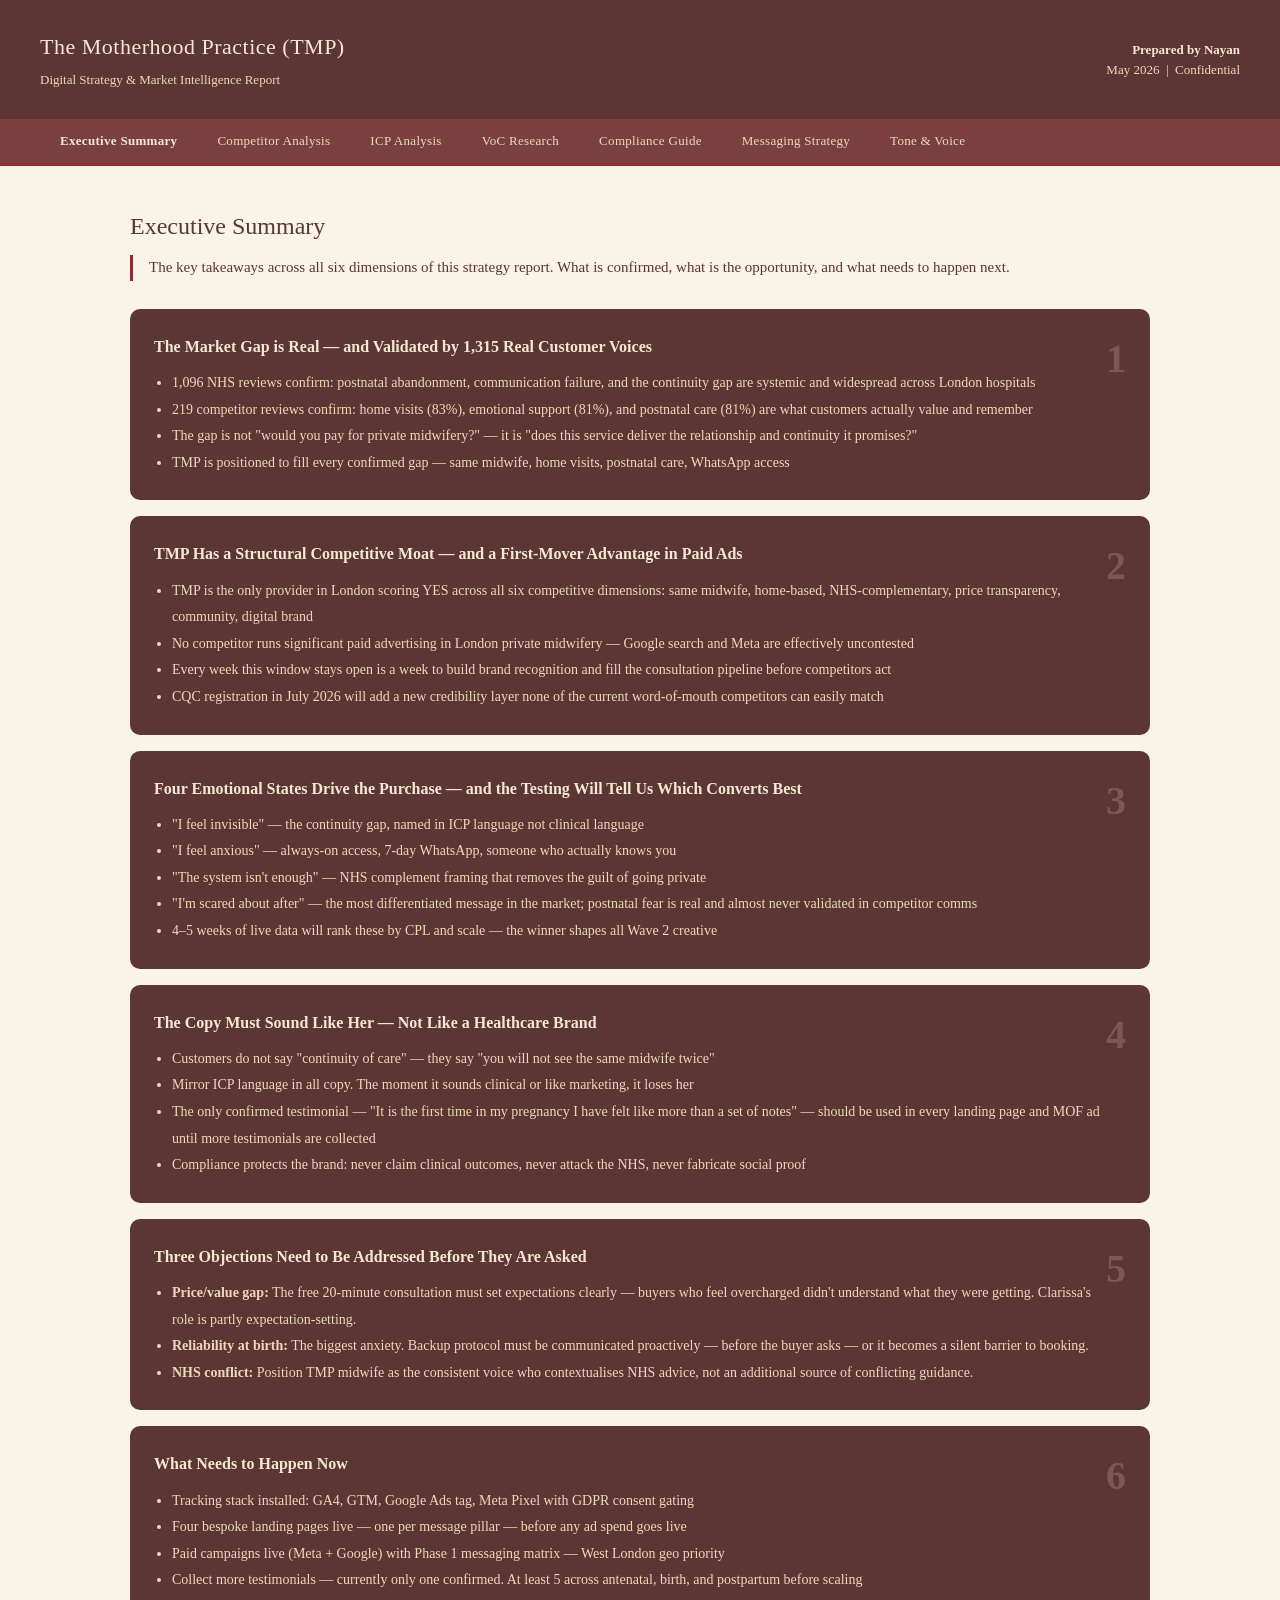
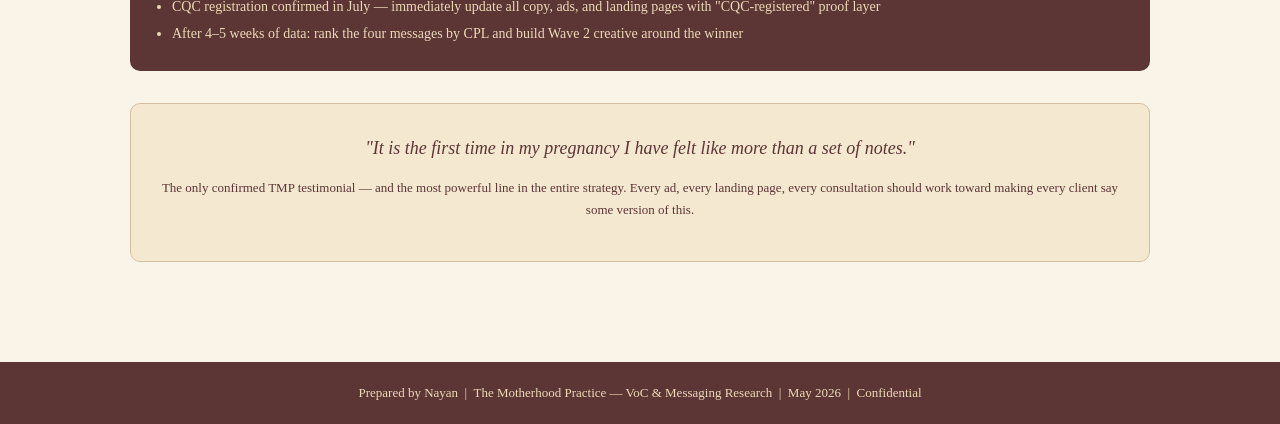
==== tmp-strategy-report.html @ b2bb132e "Add files via upload" ====
<!DOCTYPE html>
<html lang="en">

<head>
  <meta charset="UTF-8">
  <meta name="viewport" content="width=device-width, initial-scale=1.0">
  <title>The Motherhood Practice — Strategy Report</title>
  <style>
    :root {
      --primary: #5C3535;
      --primary-light: #7A4040;
      --accent: #8B2E2E;
      --card: #F5E8D0;
      --card-alt: #EDD9B8;
      --page-bg: #FAF3E8;
      --text-dark: #2C1A1A;
      --text-mid: #5C3535;
      --text-light: #F5E8D0;
      --white: #FFFFFF;
      --border: #D4C0A0;
      --green: #3D6B4B;
      --red: #8B2E2E;
      --amber: #8B6B2E;
      --blue: #2E4A6B;
      --tag-green: #E8F3EC;
      --tag-red: #F3E8E8;
      --tag-amber: #F3EFE8;
    }

    * {
      box-sizing: border-box;
      margin: 0;
      padding: 0;
    }

    body {
      font-family: 'Georgia', serif;
      background: var(--page-bg);
      color: var(--text-dark);
      font-size: 15px;
      line-height: 1.7;
    }

    /* HEADER */
    .site-header {
      background: var(--primary);
      padding: 28px 40px;
      display: flex;
      justify-content: space-between;
      align-items: center;
    }

    .site-header h1 {
      color: var(--text-light);
      font-size: 22px;
      font-weight: normal;
      letter-spacing: 0.5px;
    }

    .site-header .meta {
      color: var(--card-alt);
      font-size: 13px;
      text-align: right;
      line-height: 1.5;
    }

    .site-header .meta strong {
      color: var(--text-light);
      display: block;
    }

    /* NAV TABS */
    .tab-nav {
      background: var(--primary-light);
      display: flex;
      overflow-x: auto;
      padding: 0 40px;
      border-bottom: 3px solid var(--accent);
    }

    .tab-btn {
      padding: 14px 20px;
      color: var(--card-alt);
      font-size: 13px;
      cursor: pointer;
      border: none;
      background: none;
      white-space: nowrap;
      letter-spacing: 0.3px;
      transition: all 0.2s;
      border-bottom: 3px solid transparent;
      margin-bottom: -3px;
      font-family: inherit;
    }

    .tab-btn:hover {
      color: var(--text-light);
      background: rgba(255, 255, 255, 0.05);
    }

    .tab-btn.active {
      color: var(--text-light);
      border-bottom: 3px solid var(--card);
      font-weight: bold;
    }

    /* CONTENT */
    .tab-content {
      display: none;
      padding: 40px;
      max-width: 1100px;
      margin: 0 auto;
    }

    .tab-content.active {
      display: block;
    }

    /* TYPOGRAPHY */
    h2 {
      color: var(--primary);
      font-size: 24px;
      margin-bottom: 8px;
      font-weight: normal;
    }

    h3 {
      color: var(--accent);
      font-size: 17px;
      margin: 24px 0 10px;
      font-weight: bold;
    }

    h4 {
      color: var(--primary);
      font-size: 15px;
      margin: 16px 0 6px;
      font-weight: bold;
    }

    p {
      margin-bottom: 12px;
      color: var(--text-dark);
    }

    .section-intro {
      color: var(--text-mid);
      font-size: 15px;
      margin-bottom: 28px;
      border-left: 3px solid var(--accent);
      padding-left: 16px;
      line-height: 1.7;
    }

    /* CARDS */
    .card {
      background: var(--card);
      border-radius: 10px;
      padding: 24px;
      margin-bottom: 20px;
      border: 1px solid var(--border);
    }

    .card-grid {
      display: grid;
      grid-template-columns: repeat(auto-fit, minmax(280px, 1fr));
      gap: 20px;
      margin-bottom: 24px;
    }

    .card h3 {
      margin-top: 0;
    }

    .card-dark {
      background: var(--primary);
      border-radius: 10px;
      padding: 24px;
      margin-bottom: 20px;
      color: var(--text-light);
    }

    .card-dark h3 {
      color: var(--card);
    }

    .card-dark p {
      color: var(--card-alt);
    }

    /* TABLES */
    table {
      width: 100%;
      border-collapse: collapse;
      margin: 16px 0 24px;
      font-size: 14px;
    }

    th {
      background: var(--primary);
      color: var(--text-light);
      padding: 12px 14px;
      text-align: left;
      font-weight: normal;
      letter-spacing: 0.3px;
    }

    td {
      padding: 11px 14px;
      border-bottom: 1px solid var(--border);
      vertical-align: top;
    }

    tr:nth-child(even) td {
      background: var(--card-alt);
    }

    tr:nth-child(odd) td {
      background: var(--card);
    }

    /* TAGS */
    .tag {
      display: inline-block;
      padding: 3px 10px;
      border-radius: 20px;
      font-size: 12px;
      margin: 2px;
    }

    .tag-green {
      background: var(--tag-green);
      color: var(--green);
      border: 1px solid #B8D9C4;
    }

    .tag-red {
      background: var(--tag-red);
      color: var(--red);
      border: 1px solid #D9B8B8;
    }

    .tag-amber {
      background: var(--tag-amber);
      color: var(--amber);
      border: 1px solid #D9CEB8;
    }

    .tag-blue {
      background: #E8EDF3;
      color: var(--blue);
      border: 1px solid #B8C5D9;
    }

    /* SWOT */
    .swot-grid {
      display: grid;
      grid-template-columns: 1fr 1fr;
      gap: 16px;
      margin-bottom: 24px;
    }

    .swot-box {
      border-radius: 8px;
      padding: 20px;
    }

    .swot-s {
      background: #E8F3EC;
      border: 1px solid #B8D9C4;
    }

    .swot-w {
      background: var(--tag-red);
      border: 1px solid #D9B8B8;
    }

    .swot-o {
      background: #E8EDF3;
      border: 1px solid #B8C5D9;
    }

    .swot-t {
      background: var(--tag-amber);
      border: 1px solid #D9CEB8;
    }

    .swot-box h4 {
      margin-top: 0;
      font-size: 13px;
      text-transform: uppercase;
      letter-spacing: 1px;
      margin-bottom: 10px;
    }

    .swot-s h4 {
      color: var(--green);
    }

    .swot-w h4 {
      color: var(--red);
    }

    .swot-o h4 {
      color: var(--blue);
    }

    .swot-t h4 {
      color: var(--amber);
    }

    .swot-box ul {
      padding-left: 16px;
      font-size: 13px;
      line-height: 1.8;
    }

    /* QUOTE */
    .quote-block {
      background: var(--primary);
      color: var(--text-light);
      border-radius: 8px;
      padding: 20px 24px;
      margin: 16px 0;
      font-style: italic;
      position: relative;
    }

    .quote-block::before {
      content: '"';
      font-size: 60px;
      color: rgba(255, 255, 255, 0.15);
      position: absolute;
      top: 4px;
      left: 16px;
      line-height: 1;
      font-style: normal;
    }

    .quote-block p {
      color: var(--card-alt);
      padding-left: 20px;
      margin-bottom: 6px;
    }

    .quote-source {
      font-size: 12px;
      color: rgba(245, 232, 208, 0.6);
      padding-left: 20px;
      font-style: normal;
    }

    /* PILLS */
    .pill-row {
      display: flex;
      flex-wrap: wrap;
      gap: 8px;
      margin: 10px 0;
    }

    .pill {
      background: var(--primary);
      color: var(--text-light);
      padding: 5px 14px;
      border-radius: 20px;
      font-size: 13px;
    }

    .pill-outline {
      border: 1.5px solid var(--primary);
      color: var(--primary);
      padding: 5px 14px;
      border-radius: 20px;
      font-size: 13px;
    }

    /* SCORE BAR */
    .score-row {
      display: flex;
      align-items: center;
      gap: 12px;
      margin: 8px 0;
      font-size: 13px;
    }

    .score-label {
      min-width: 180px;
      color: var(--text-mid);
    }

    .score-bar-bg {
      flex: 1;
      background: var(--border);
      border-radius: 4px;
      height: 8px;
    }

    .score-bar {
      height: 8px;
      border-radius: 4px;
      background: var(--accent);
    }

    /* DIVIDER */
    .divider {
      border: none;
      border-top: 1px solid var(--border);
      margin: 28px 0;
    }

    /* COMPETITOR HEADER */
    .comp-header {
      background: var(--primary);
      color: var(--text-light);
      border-radius: 10px 10px 0 0;
      padding: 18px 24px;
    }

    .comp-header h3 {
      color: var(--card);
      margin: 0;
      font-size: 18px;
    }

    .comp-header .tagline {
      color: var(--card-alt);
      font-size: 13px;
      margin-top: 4px;
    }

    .comp-body {
      background: var(--card);
      border-radius: 0 0 10px 10px;
      padding: 24px;
      border: 1px solid var(--border);
      border-top: none;
      margin-bottom: 24px;
    }

    /* BADGE */
    .badge {
      display: inline-block;
      background: var(--accent);
      color: var(--text-light);
      font-size: 11px;
      padding: 2px 8px;
      border-radius: 4px;
      text-transform: uppercase;
      letter-spacing: 0.5px;
      margin-left: 8px;
      vertical-align: middle;
    }

    .badge-green {
      background: var(--green);
    }

    .badge-amber {
      background: var(--amber);
    }

    /* COPY EXAMPLE */
    .copy-ex {
      background: var(--white);
      border-left: 4px solid var(--accent);
      border-radius: 0 8px 8px 0;
      padding: 14px 18px;
      margin: 10px 0;
      font-size: 14px;
    }

    .copy-ex .label {
      font-size: 11px;
      text-transform: uppercase;
      letter-spacing: 1px;
      color: var(--accent);
      margin-bottom: 6px;
      font-style: normal;
    }

    .copy-ex .copy-text {
      color: var(--text-dark);
      font-style: italic;
    }

    /* EXEC SUMMARY */
    .exec-card {
      background: var(--primary);
      color: var(--text-light);
      border-radius: 10px;
      padding: 24px;
      margin-bottom: 16px;
    }

    .exec-card h3 {
      color: var(--card);
      margin: 0 0 10px;
      font-size: 16px;
    }

    .exec-card ul {
      padding-left: 18px;
      color: var(--card-alt);
      font-size: 14px;
      line-height: 1.9;
    }

    .exec-number {
      font-size: 40px;
      color: rgba(245, 232, 208, 0.2);
      font-weight: bold;
      float: right;
      margin-top: -8px;
    }

    /* FOOTER */
    .site-footer {
      background: var(--primary);
      color: var(--card-alt);
      text-align: center;
      padding: 20px;
      font-size: 13px;
      margin-top: 60px;
    }

    /* RESPONSIVE */
    @media (max-width: 700px) {
      .tab-content {
        padding: 24px 16px;
      }

      .swot-grid {
        grid-template-columns: 1fr;
      }

      .site-header {
        flex-direction: column;
        gap: 10px;
      }

      .site-header .meta {
        text-align: left;
      }
    }

    /* ICP SEGMENT */
    .icp-header {
      background: var(--primary);
      border-radius: 10px 10px 0 0;
      padding: 16px 24px;
      display: flex;
      align-items: center;
      justify-content: space-between;
    }

    .icp-header h3 {
      color: var(--card);
      margin: 0;
    }

    .icp-header .icp-badge {
      background: var(--card);
      color: var(--primary);
      font-size: 11px;
      padding: 3px 10px;
      border-radius: 20px;
      font-weight: bold;
    }

    .icp-body {
      background: var(--card);
      border: 1px solid var(--border);
      border-top: none;
      border-radius: 0 0 10px 10px;
      padding: 24px;
      margin-bottom: 24px;
    }

    .icp-grid {
      display: grid;
      grid-template-columns: 1fr 1fr;
      gap: 16px;
    }

    .icp-section {
      background: var(--white);
      border-radius: 6px;
      padding: 14px;
    }

    .icp-section h4 {
      margin-top: 0;
      font-size: 12px;
      text-transform: uppercase;
      letter-spacing: 0.8px;
      color: var(--accent);
      margin-bottom: 8px;
    }

    .icp-section ul {
      padding-left: 16px;
      font-size: 13px;
      line-height: 1.8;
      color: var(--text-dark);
    }

    /* COMPLIANCE */
    .compliance-row {
      display: flex;
      gap: 12px;
      margin-bottom: 12px;
      align-items: flex-start;
    }

    .compliance-icon {
      width: 28px;
      height: 28px;
      border-radius: 50%;
      display: flex;
      align-items: center;
      justify-content: center;
      font-size: 14px;
      flex-shrink: 0;
      margin-top: 2px;
    }

    .icon-no {
      background: var(--tag-red);
      color: var(--red);
    }

    .icon-yes {
      background: var(--tag-green);
      color: var(--green);
    }

    .compliance-text {
      font-size: 14px;
      line-height: 1.6;
    }

    .compliance-text strong {
      color: var(--text-dark);
    }

    .compliance-text span {
      color: var(--text-mid);
    }
  </style>
</head>

<body>

  <header class="site-header">
    <div>
      <h1>The Motherhood Practice (TMP)</h1>
      <div style="color:var(--card-alt);font-size:13px;margin-top:4px;">Digital Strategy & Market Intelligence Report
      </div>
    </div>
    <div class="meta">
      <strong>Prepared by Nayan</strong>
      May 2026 &nbsp;|&nbsp; Confidential
    </div>
  </header>

  <nav class="tab-nav">
    <button class="tab-btn active" onclick="showTab('exec')">Executive Summary</button>
    <button class="tab-btn" onclick="showTab('competitors')">Competitor Analysis</button>
    <button class="tab-btn" onclick="showTab('icp')">ICP Analysis</button>
    <button class="tab-btn" onclick="showTab('voc')">VoC Research</button>
    <button class="tab-btn" onclick="showTab('compliance')">Compliance Guide</button>
    <button class="tab-btn" onclick="showTab('messaging')">Messaging Strategy</button>
    <button class="tab-btn" onclick="showTab('voice')">Tone &amp; Voice</button>
  </nav>

  <!-- ========== COMPETITORS ========== -->
  <div id="tab-competitors" class="tab-content">
    <h2>Competitive Landscape</h2>
    <p class="section-intro">Analysis based on website research, Google Maps review scraping (910 reviews, 219
      UK-relevant), and NHS maternity review scraping (1,096 reviews across 7 London hospitals). TMP is benchmarked
      across six dimensions against every major provider.</p>

    <div class="card">
      <h3 style="margin-top:0;">The Real Incumbent: NHS Maternity Services</h3>
      <p>The NHS is not a competitor in the traditional sense — TMP complements it. But it is the <strong>incumbent
          every buyer is departing from</strong>. Understanding why is the foundation of every piece of TMP messaging.
      </p>
      <table>
        <tr>
          <th>NHS Gap (from 1,096 real reviews)</th>
          <th>Frequency</th>
          <th>TMP Solution</th>
        </tr>
        <tr>
          <td>Postnatal abandonment — left alone after birth</td>
          <td><span class="tag tag-red">45 reviews</span></td>
          <td>6-week postpartum home visits</td>
        </tr>
        <tr>
          <td>Waiting / access failure — hours on hold</td>
          <td><span class="tag tag-red">43 reviews</span></td>
          <td>7-day WhatsApp access to named midwife</td>
        </tr>
        <tr>
          <td>Communication failure — unreachable</td>
          <td><span class="tag tag-red">23 reviews</span></td>
          <td>Direct line to Clarissa</td>
        </tr>
        <tr>
          <td>Rushed & dismissed — felt like a number</td>
          <td><span class="tag tag-red">13 reviews</span></td>
          <td>Unhurried home appointments</td>
        </tr>
        <tr>
          <td>Continuity gap — different midwife every visit</td>
          <td><span class="tag tag-red">4 explicit + dozens implied</span></td>
          <td>Same midwife, every appointment</td>
        </tr>
      </table>
      <div class="quote-block">
        <p>You will not see the same midwife twice and will have no idea who will attend to you in labour.</p>
        <div class="quote-source">1★ review — University College Hospital (Elizabeth Garrett Anderson Wing)</div>
      </div>
    </div>

    <h3>TMP vs. Competitors — Six-Dimension Positioning Map</h3>
    <table>
      <tr>
        <th>Provider</th>
        <th>Same Midwife</th>
        <th>Home-Based</th>
        <th>NHS-Complementary</th>
        <th>Price Transparency</th>
        <th>Community</th>
        <th>Digital Brand</th>
      </tr>
      <tr>
        <td><strong>TMP</strong> <span class="badge badge-green">You</span></td>
        <td><span class="tag tag-green">✓ YES</span></td>
        <td><span class="tag tag-green">✓ YES</span></td>
        <td><span class="tag tag-green">✓ YES</span></td>
        <td><span class="tag tag-green">✓ YES</span></td>
        <td><span class="tag tag-green">✓ YES</span></td>
        <td><span class="tag tag-green">✓ YES</span></td>
      </tr>
      <tr>
        <td>My Private Midwife</td>
        <td><span class="tag tag-amber">Partial (2 midwives)</span></td>
        <td><span class="tag tag-green">✓ YES</span></td>
        <td><span class="tag tag-green">✓ YES</span></td>
        <td><span class="tag tag-red">✗ NO</span></td>
        <td><span class="tag tag-red">✗ NO</span></td>
        <td><span class="tag tag-amber">Limited</span></td>
      </tr>
      <tr>
        <td>Sage Femme</td>
        <td><span class="tag tag-green">✓ YES</span></td>
        <td><span class="tag tag-green">✓ YES</span></td>
        <td><span class="tag tag-green">✓ YES</span></td>
        <td><span class="tag tag-red">✗ NO</span></td>
        <td><span class="tag tag-red">✗ NO</span></td>
        <td><span class="tag tag-amber">Limited</span></td>
      </tr>
      <tr>
        <td>Neighbourhood Midwives</td>
        <td><span class="tag tag-amber">Varies</span></td>
        <td><span class="tag tag-green">✓ YES</span></td>
        <td><span class="tag tag-green">✓ YES</span></td>
        <td><span class="tag tag-red">✗ NO</span></td>
        <td><span class="tag tag-red">✗ NO</span></td>
        <td><span class="tag tag-red">✗ NO</span></td>
      </tr>
      <tr>
        <td>Womb &amp; Bloom</td>
        <td><span class="tag tag-amber">Partial</span></td>
        <td><span class="tag tag-green">✓ YES</span></td>
        <td><span class="tag tag-amber">Partial</span></td>
        <td><span class="tag tag-red">✗ NO</span></td>
        <td><span class="tag tag-amber">Partial</span></td>
        <td><span class="tag tag-green">✓ YES</span></td>
      </tr>
      <tr>
        <td>Hospital Private (Portland/HCA)</td>
        <td><span class="tag tag-red">✗ NO</span></td>
        <td><span class="tag tag-red">✗ NO</span></td>
        <td><span class="tag tag-red">Replaces NHS</span></td>
        <td><span class="tag tag-green">✓ YES</span></td>
        <td><span class="tag tag-red">✗ NO</span></td>
        <td><span class="tag tag-green">✓ YES</span></td>
      </tr>
    </table>
    <p style="color:var(--green);font-weight:bold;font-size:14px;">TMP is the only provider that scores YES across all
      six dimensions. That is the structural moat.</p>

    <hr class="divider">

    <!-- MY PRIVATE MIDWIFE -->
    <div class="comp-header">
      <h3>My Private Midwife</h3>
      <div class="tagline">myprivatemidwife.co.uk — Most reviewed competitor</div>
    </div>
    <div class="comp-body">
      <div class="swot-grid">
        <div class="swot-box swot-s">
          <h4>Strengths</h4>
          <ul>
            <li>Two-midwife model — built-in backup cover</li>
            <li>Wide service range (hypnobirthing, breastfeeding, birth plan)</li>
            <li>Strong individual midwife trust ("Odette" mentioned in many reviews)</li>
            <li>WhatsApp access praised by name in reviews</li>
            <li>24/7 on-call during labour</li>
          </ul>
        </div>
        <div class="swot-box swot-w">
          <h4>Weaknesses</h4>
          <ul>
            <li>Two-midwife model dilutes "same face" positioning</li>
            <li>No pricing transparency — contact required to get a quote</li>
            <li>Website is clinical and cold — no warmth or brand story</li>
            <li>No founder narrative</li>
            <li>1★ reviews cite reliability failure at birth</li>
            <li>1★ reviews cite price/value gap</li>
          </ul>
        </div>
        <div class="swot-box swot-o">
          <h4>TMP Opportunity</h4>
          <ul>
            <li>Cleaner "one midwife" story vs. their two-midwife model</li>
            <li>Upfront pricing — lower entry friction for comparison shoppers</li>
            <li>Founder-led brand is warmer and more trustworthy</li>
            <li>Address their known reliability concern with backup protocol comms</li>
          </ul>
        </div>
        <div class="swot-box swot-t">
          <h4>Watch Out For</h4>
          <ul>
            <li>Strong individual midwife loyalty — switching is hard once trust is formed</li>
            <li>More service breadth (hypnobirthing etc.) may feel more comprehensive</li>
          </ul>
        </div>
      </div>
      <h4>What customers say (from real reviews)</h4>
      <div class="quote-block">
        <p>It's so incomparable to have continuity of care, someone who knows you, someone who you trust.</p>
        <div class="quote-source">5★ review — My Private Midwife</div>
      </div>
      <div class="quote-block">
        <p>They sold themselves as pro natural birth but all they do is take thousands of pounds and do checkups that
          NHS offers for free and push you to give birth at the hospital anyway.</p>
        <div class="quote-source">1★ review — My Private Midwife (price/value gap objection)</div>
      </div>
      <div class="quote-block">
        <p>After accepting to help my wife with her home birth, she then said she could not help. Untrustworthy and
          unreliable.</p>
        <div class="quote-source">1★ review — My Private Midwife (reliability failure at birth)</div>
      </div>
    </div>

    <!-- SAGE FEMME -->
    <div class="comp-header">
      <h3>Sage Femme Midwifery</h3>
      <div class="tagline">sagefemme.co.uk — Most established, founded 2006</div>
    </div>
    <div class="comp-body">
      <div class="swot-grid">
        <div class="swot-box swot-s">
          <h4>Strengths</h4>
          <ul>
            <li>20 years in market — brand recognition in word-of-mouth circles</li>
            <li>Founder Nyree: NHS background, mother of five, deep credibility</li>
            <li>Birth advocacy is a specific confirmed strength in reviews</li>
            <li>Postnatal home care highly praised</li>
            <li>WhatsApp mentioned by name as valued</li>
          </ul>
        </div>
        <div class="swot-box swot-w">
          <h4>Weaknesses</h4>
          <ul>
            <li>No pricing transparency — major barrier for comparison shoppers</li>
            <li>Website is dated — warm but not compelling digitally</li>
            <li>Coverage gaps — does NOT cover all 33 London boroughs (South London gaps)</li>
            <li>No paid advertising presence</li>
          </ul>
        </div>
        <div class="swot-box swot-o">
          <h4>TMP Opportunity</h4>
          <ul>
            <li>TMP covers all 33 boroughs — Sage Femme cannot claim this</li>
            <li>Pricing on website = lower friction for the research-led buyer</li>
            <li>More modern digital brand — TMP will win on first impression online</li>
          </ul>
        </div>
        <div class="swot-box swot-t">
          <h4>Watch Out For</h4>
          <ul>
            <li>20-year reputation is hard to compete with on trust alone</li>
            <li>Strong postnatal care reputation — TMP must match this</li>
          </ul>
        </div>
      </div>
      <h4>What customers say (from real reviews)</h4>
      <div class="quote-block">
        <p>I think it's invaluable to build a trusting relationship with the people who will be with you at your most
          vulnerable, both during delivery and the days after.</p>
        <div class="quote-source">5★ review — Sage Femme Midwifery</div>
      </div>
      <div class="quote-block">
        <p>I really had to FIGHT hard for what I wanted and I just didn't have the energy for this baby. So I decided to
          just choose a team that would understand my choices.</p>
        <div class="quote-source">5★ review — Sage Femme Midwifery (previous trauma trigger)</div>
      </div>
    </div>

    <!-- OTHERS -->
    <div class="card-grid">
      <div class="card">
        <h3>Neighbourhood Midwives</h3>
        <p style="font-size:13px;color:var(--text-mid);">Established independent midwifery network</p>
        <h4>Their weakness</h4>
        <p style="font-size:13px;">Feels like a directory, not a brand. Individual midwife quality varies. Institutional
          register.</p>
        <h4>TMP advantage</h4>
        <p style="font-size:13px;">TMP is a defined brand with consistent quality — all midwives trained in the same
          continuity model.</p>
      </div>
      <div class="card">
        <h3>Womb &amp; Bloom</h3>
        <p style="font-size:13px;color:var(--text-mid);">Includes doulas alongside midwifery</p>
        <h4>Their weakness</h4>
        <p style="font-size:13px;">Blurred positioning between midwifery and doula care confuses buyers on clinical
          credibility.</p>
        <h4>TMP advantage</h4>
        <p style="font-size:13px;">TMP is exclusively RCM-registered midwife-led. "Alongside NHS" framing is cleaner and
          more trusted.</p>
      </div>
      <div class="card">
        <h3>Portland / HCA / Lindo Wing</h3>
        <p style="font-size:13px;color:var(--text-mid);">Full hospital private birth — £8,750–£12,085+</p>
        <h4>Their weakness</h4>
        <p style="font-size:13px;">3–5x TMP's cost. No true continuity. Hospital environment. Replaces NHS rather than
          complementing it.</p>
        <h4>TMP advantage</h4>
        <p style="font-size:13px;">TMP preserves NHS rights, delivers home-based care, and costs dramatically less for
          comparable continuity outcomes.</p>
      </div>
    </div>

    <hr class="divider">
    <div class="card-dark">
      <h3>Key Strategic Takeaway</h3>
      <p>No competitor runs significant paid advertising in the London private midwifery market. Google search is
        largely uncontested. Meta is completely uncontested. TMP has a genuine first-mover advantage in paid digital —
        every week this window stays open is a week to build brand recognition and consultation pipeline before
        competitors notice and act.</p>
    </div>
  </div>

  <!-- ========== ICP ========== -->
  <div id="tab-icp" class="tab-content">
    <h2>ICP Analysis</h2>
    <p class="section-intro">Four primary segments validated through scraping 1,096 NHS reviews and 219 UK private
      midwife reviews. Segments 1–3 are data-confirmed. Segment 4 is still inference-based.</p>

    <!-- SEGMENT 1 -->
    <div class="icp-header">
      <h3>Segment 1: The Frustrated NHS Navigator <span class="badge badge-green">Primary</span></h3>
      <div class="icp-badge">Data Confirmed</div>
    </div>
    <div class="icp-body">
      <div class="icp-grid">
        <div class="icp-section">
          <h4>Demographics</h4>
          <ul>
            <li>Age 28–38, London</li>
            <li>Dual-income professional household</li>
            <li>HHI £80,000–£200,000</li>
            <li>University educated, often postgraduate</li>
            <li>First or second-time mother</li>
          </ul>
        </div>
        <div class="icp-section">
          <h4>Emotional State at Entry</h4>
          <ul>
            <li>Low-grade anxiety — not panic</li>
            <li>Feels invisible and like a number</li>
            <li>Trusts NHS clinically, frustrated experientially</li>
            <li>Googling because she wants <em>more</em>, not because something is wrong</li>
          </ul>
        </div>
        <div class="icp-section">
          <h4>Dream / Desired Outcome</h4>
          <ul>
            <li>One person who knows her name, her history, her fears</li>
            <li>Someone in the room at birth who has been there from the start</li>
            <li>Not starting from scratch at every appointment</li>
            <li>Feeling cared for, not just processed</li>
          </ul>
        </div>
        <div class="icp-section">
          <h4>Category Entry Points</h4>
          <ul>
            <li>Impersonal NHS appointment — different midwife again</li>
            <li>Friend's recommendation after birth</li>
            <li>Instagram/TikTok content about private midwifery</li>
            <li>Postnatal abandonment experience</li>
          </ul>
        </div>
        <div class="icp-section">
          <h4>Trigger Events</h4>
          <ul>
            <li>"I arrived and had never met this midwife"</li>
            <li>Waiting 2+ hours for a 10-minute appointment</li>
            <li>Friend who used private midwifery shares her experience</li>
            <li>4 days post-C-section — no midwife check-in</li>
          </ul>
        </div>
        <div class="icp-section">
          <h4>Common Objections</h4>
          <ul>
            <li>"Is it worth paying on top of everything else?"</li>
            <li>"Isn't the NHS good enough?"</li>
            <li>"What if something goes wrong?"</li>
          </ul>
        </div>
      </div>
      <h4>Pain Points — In Her Own Words</h4>
      <div class="pill-row">
        <span class="pill-outline">"You will not see the same midwife twice"</span>
        <span class="pill-outline">"It felt rushed and dismissive"</span>
        <span class="pill-outline">"Haven't heard from my midwife in 2 months"</span>
        <span class="pill-outline">"I am on my 4th day post C-section. I am really struggling."</span>
      </div>
      <h4>What She Responds to in Ads</h4>
      <div class="pill-row">
        <span class="pill">Same midwife, every time</span>
        <span class="pill">Home visits — no waiting room</span>
        <span class="pill">NHS complement framing</span>
        <span class="pill">7-day WhatsApp access</span>
        <span class="pill">"More than a set of notes" testimonial</span>
      </div>
      <h4>Google Search Terms</h4>
      <div class="pill-row">
        <span class="tag tag-blue">private midwife London</span>
        <span class="tag tag-blue">same midwife throughout pregnancy</span>
        <span class="tag tag-blue">antenatal care at home London</span>
        <span class="tag tag-blue">postnatal support London private</span>
      </div>
    </div>

    <!-- SEGMENT 2 -->
    <div class="icp-header">
      <h3>Segment 2: The Expat or International Family <span class="badge">Secondary</span></h3>
      <div class="icp-badge">Data Confirmed — 14 Reviews</div>
    </div>
    <div class="icp-body">
      <div class="icp-grid">
        <div class="icp-section">
          <h4>Demographics</h4>
          <ul>
            <li>Age 28–42, London</li>
            <li>Not originally from the UK</li>
            <li>Partner in finance, law, tech or corporate</li>
            <li>HHI £120,000–£400,000</li>
            <li>International health insurance (April International, Cigna)</li>
          </ul>
        </div>
        <div class="icp-section">
          <h4>Emotional State at Entry</h4>
          <ul>
            <li>Confusion + mild anxiety</li>
            <li>NHS system is opaque — she doesn't know the rules</li>
            <li>Accustomed to high-touch private healthcare from home country</li>
            <li>Needs a guide, not just a clinician</li>
          </ul>
        </div>
        <div class="icp-section">
          <h4>Dream / Desired Outcome</h4>
          <ul>
            <li>Someone who explains the NHS AND provides care</li>
            <li>A guide through the entire London maternity system</li>
            <li>Feeling navigated, not lost</li>
            <li>Care that mirrors what she was used to at home</li>
          </ul>
        </div>
        <div class="icp-section">
          <h4>Category Entry Points</h4>
          <ul>
            <li>Insurance confirmation that private maternity is covered</li>
            <li>Recommendation from another expat parent</li>
            <li>Google search for "private maternity care London"</li>
            <li>Feeling overwhelmed after first NHS appointment</li>
          </ul>
        </div>
        <div class="icp-section">
          <h4>Trigger Events</h4>
          <ul>
            <li>Insurance provider confirms April International / Cigna covers private midwifery</li>
            <li>NHS registration process feels confusing and impersonal</li>
            <li>Expat parent group recommendation</li>
          </ul>
        </div>
        <div class="icp-section">
          <h4>Common Objections</h4>
          <ul>
            <li>"Will my insurance cover this?"</li>
            <li>"Do I still need to register with the NHS?"</li>
            <li>"Is the midwife familiar with how the NHS system works?"</li>
          </ul>
        </div>
      </div>
      <h4>In Her Own Words</h4>
      <div class="quote-block">
        <p>We both grew up abroad with different healthcare systems, hence we had some anxiety about childbirth. Little
          bit of context — we had a difficult start, were let down by the NHS.</p>
        <div class="quote-source">5★ review — Sage Femme Midwifery (expat client)</div>
      </div>
      <div class="quote-block">
        <p>As we were new to the UK, and it was our first baby, Odette explained everything very well and helped us with
          so many things.</p>
        <div class="quote-source">5★ review — My Private Midwife</div>
      </div>
      <h4>Distinct Messaging Angle</h4>
      <p style="font-size:14px;font-style:italic;color:var(--accent);">"Navigate the NHS with someone who knows it" —
        not just private midwifery, but a guide through an unfamiliar system.</p>
    </div>

    <!-- SEGMENT 3 -->
    <div class="icp-header">
      <h3>Segment 3: The Previous Trauma Survivor <span class="badge">High Intent</span></h3>
      <div class="icp-badge">Strongly Confirmed</div>
    </div>
    <div class="icp-body">
      <div class="icp-grid">
        <div class="icp-section">
          <h4>Demographics</h4>
          <ul>
            <li>Age 30–40, London</li>
            <li>Second-time mother</li>
            <li>HHI variable — motivated to find the money</li>
            <li>Has already decided she wants private; comparing providers</li>
          </ul>
        </div>
        <div class="icp-section">
          <h4>Emotional State at Entry</h4>
          <ul>
            <li>Determined but anxious</li>
            <li>Not browsing — evaluating</li>
            <li>"I didn't have the energy to fight again"</li>
            <li>Her barrier is not "is this worth it?" but "is this the right provider?"</li>
          </ul>
        </div>
        <div class="icp-section">
          <h4>Dream / Desired Outcome</h4>
          <ul>
            <li>A birth experience that happened <em>with</em> her, not <em>to</em> her</li>
            <li>Someone who advocates for her in the room</li>
            <li>Knowing who will be there before labour starts</li>
            <li>Emotional safety alongside clinical safety</li>
          </ul>
        </div>
        <div class="icp-section">
          <h4>Category Entry Points</h4>
          <ul>
            <li>Pregnancy confirmed — she starts researching immediately</li>
            <li>Remembering the specific moment she felt unheard in her first birth</li>
            <li>Partner suggests private midwifery this time</li>
          </ul>
        </div>
        <div class="icp-section">
          <h4>Trigger Events</h4>
          <ul>
            <li>Positive pregnancy test</li>
            <li>Recalls being ignored during first labour</li>
            <li>"I had to fight for what I wanted and didn't have the energy again"</li>
          </ul>
        </div>
        <div class="icp-section">
          <h4>Common Objections</h4>
          <ul>
            <li>"Will I end up in an NHS hospital during labour anyway?"</li>
            <li>"Can I trust a new midwife if I've been let down before?"</li>
            <li>"What if the midwife can't make it?" (reliability anxiety — confirmed in 1★ reviews)</li>
          </ul>
        </div>
      </div>
      <h4>Copy Entry Point</h4>
      <p style="font-size:14px;font-style:italic;color:var(--accent);">Lead with the exhaustion of fighting, not the
        birth outcome: "I didn't have the energy to fight again." Birth Support package is the primary product; full
        package is the natural upsell.</p>
      <div class="quote-block">
        <p>My first birth at the NHS hospital was traumatic for me and for my baby, and I wished a different experience
          with my second one.</p>
        <div class="quote-source">5★ review — My Private Midwife</div>
      </div>
    </div>

    <!-- SEGMENT 4 -->
    <div class="icp-header">
      <h3>Segment 4: The Research-Led Professional <span class="badge badge-amber">Lower Priority</span></h3>
      <div class="icp-badge">Inference Only</div>
    </div>
    <div class="icp-body">
      <p style="font-size:14px;color:var(--text-mid);">Note: This is a decision style that appears across Segments 1–3,
        not a standalone group to build separate ads for. She exists within the other segments as the high-consideration
        buyer.</p>
      <div class="icp-grid">
        <div class="icp-section">
          <h4>Demographics</h4>
          <ul>
            <li>Age 30–40</li>
            <li>HHI £80,000–£200,000</li>
            <li>Has read WHO and Cochrane research on continuity of care</li>
            <li>Comparing TMP, My Private Midwife, Sage Femme side by side</li>
          </ul>
        </div>
        <div class="icp-section">
          <h4>What She Needs</h4>
          <ul>
            <li>Credentials stated plainly (RCM-registered)</li>
            <li>Reference to research frameworks</li>
            <li>The free consultation — she wants to interrogate before committing</li>
            <li>Easy way to verify NMC registrations</li>
          </ul>
        </div>
      </div>
    </div>

    <hr class="divider">
    <div class="card">
      <h3 style="margin-top:0;">Phase 1 Test Audiences (May–July 2026)</h3>
      <table>
        <tr>
          <th>Audience</th>
          <th>Platform</th>
          <th>Relevance</th>
        </tr>
        <tr>
          <td><strong>Pregnant Women in London, 25–45</strong> — primary ICP as above</td>
          <td>Meta + Google</td>
          <td><span class="tag tag-green">High — all 4 pillars</span></td>
        </tr>
        <tr>
          <td><strong>TTC / Planning (pre-pregnancy)</strong> — researching before conception</td>
          <td>Meta</td>
          <td><span class="tag tag-amber">Medium — "invisible" + "anxious" pillars only</span></td>
        </tr>
        <tr>
          <td><strong>Fathers / Partners in London</strong> — decision influencer</td>
          <td>Meta</td>
          <td><span class="tag tag-amber">Secondary — different copy angle needed</span></td>
        </tr>
      </table>
      <p style="font-size:13px;color:var(--text-mid);">West London is the Phase 1 geo priority. All 33 boroughs expand
        in Wave 2 post-CQC (July 2026).</p>
    </div>
  </div>

  <!-- ========== VOC ========== -->
  <div id="tab-voc" class="tab-content">
    <h2>Voice of Customer Research</h2>
    <p class="section-intro">Based on Apify scraping completed May 2026. 1,096 NHS maternity reviews (7 London
      hospitals), 219 UK private midwife reviews (6 providers), 378 Reddit posts (r/PregnancyUK, r/BabyBumps, r/AskUK).
      All quotes are verbatim from real customers.</p>

    <div class="card-grid">
      <div class="card">
        <h3 style="margin-top:0;">1,096</h3>
        <p style="font-size:13px;">NHS maternity reviews scraped from 7 London hospitals</p>
      </div>
      <div class="card">
        <h3 style="margin-top:0;">219</h3>
        <p style="font-size:13px;">UK private midwife reviews (after filtering non-UK)</p>
      </div>
      <div class="card">
        <h3 style="margin-top:0;">378</h3>
        <p style="font-size:13px;">Reddit posts from r/PregnancyUK, r/BabyBumps, r/AskUK</p>
      </div>
    </div>

    <h3>What Customers Feel About NHS Maternity Care</h3>
    <p>The NHS theme breakdown from 1,096 maternity reviews tells a consistent story. The NHS delivers clinical safety —
      but that is where the positive experience ends for a significant proportion of patients.</p>
    <table>
      <tr>
        <th>Theme</th>
        <th>Volume</th>
        <th>What It Means for TMP</th>
      </tr>
      <tr>
        <td>Postnatal abandonment — left alone after birth</td>
        <td><span class="tag tag-red">45 reviews</span></td>
        <td>TMP's Postpartum package directly fills this gap</td>
      </tr>
      <tr>
        <td>Waiting and access failure</td>
        <td><span class="tag tag-red">43 reviews</span></td>
        <td>WhatsApp access is a direct contrast</td>
      </tr>
      <tr>
        <td>Communication failure — can't reach anyone</td>
        <td><span class="tag tag-red">23 reviews</span></td>
        <td>Named midwife with direct line</td>
      </tr>
      <tr>
        <td>Rushed and dismissed</td>
        <td><span class="tag tag-red">13 reviews</span></td>
        <td>Unhurried home appointments</td>
      </tr>
      <tr>
        <td>Continuity gap — different midwife every visit</td>
        <td><span class="tag tag-red">4 explicit + many implied</span></td>
        <td>Same midwife is TMP's core product</td>
      </tr>
      <tr>
        <td>Positive (what good NHS care looks like)</td>
        <td><span class="tag tag-green">82 reviews</span></td>
        <td>When NHS care is praised, it's because ONE individual went above what the system enabled — exactly what TMP
          provides by design</td>
      </tr>
    </table>

    <h4>NHS Frustration — Real Customer Language</h4>
    <p style="font-size:13px;color:var(--text-mid);">Use this language in copy — it mirrors exactly what the ICP is
      already thinking. Do not paraphrase.</p>
    <div class="quote-block">
      <p>You will not see the same midwife twice and will have no idea who will attend to you in labour.</p>
      <div class="quote-source">1★ — University College Hospital (Elizabeth Garrett Anderson Wing)</div>
    </div>
    <div class="quote-block">
      <p>Every appointment you meet with a different midwife, there is no personal touch. I should have known something
        was off.</p>
      <div class="quote-source">1★ — University College Hospital</div>
    </div>
    <div class="quote-block">
      <p>One midwife come after another midwife all of them telling you something different. As a future mother you will
        feel very frustrated but they don't care.</p>
      <div class="quote-source">1★ — St Thomas' Hospital</div>
    </div>
    <div class="quote-block">
      <p>Haven't heard from my midwife in 2 months, currently chasing my mat b1 form at 31 weeks pregnant. No staff ever
        here, when they are they are rude and not helpful at all.</p>
      <div class="quote-source">1★ — Homerton Hospital Community Maternity</div>
    </div>
    <div class="quote-block">
      <p>I am on my 4th day post c-section. I am really struggling.</p>
      <div class="quote-source">1★ — Guy's and St Thomas'</div>
    </div>

    <hr class="divider">
    <h3>What Customers Value in Private Midwifery (Ranked)</h3>
    <p style="font-size:13px;color:var(--text-mid);">From 198 five-star reviews across UK private midwife providers.
      This is what to lead with in ads.</p>

    <div class="score-row">
      <div class="score-label">Home visits / at-home care</div>
      <div class="score-bar-bg">
        <div class="score-bar" style="width:83%"></div>
      </div><span style="font-size:13px;color:var(--text-mid);">83 / 198</span>
    </div>
    <div class="score-row">
      <div class="score-label">Emotional support &amp; reassurance</div>
      <div class="score-bar-bg">
        <div class="score-bar" style="width:81%"></div>
      </div><span style="font-size:13px;color:var(--text-mid);">81 / 198</span>
    </div>
    <div class="score-row">
      <div class="score-label">Postnatal support specifically</div>
      <div class="score-bar-bg">
        <div class="score-bar" style="width:81%"></div>
      </div><span style="font-size:13px;color:var(--text-mid);">81 / 198</span>
    </div>
    <div class="score-row">
      <div class="score-label">Continuity of care (same person)</div>
      <div class="score-bar-bg">
        <div class="score-bar" style="width:57%"></div>
      </div><span style="font-size:13px;color:var(--text-mid);">57 / 198</span>
    </div>
    <div class="score-row">
      <div class="score-label">"Best decision / worth every penny"</div>
      <div class="score-bar-bg">
        <div class="score-bar" style="width:45%"></div>
      </div><span style="font-size:13px;color:var(--text-mid);">45 / 198</span>
    </div>
    <div class="score-row">
      <div class="score-label">NHS contrast explicitly mentioned</div>
      <div class="score-bar-bg">
        <div class="score-bar" style="width:34%"></div>
      </div><span style="font-size:13px;color:var(--text-mid);">34 / 198</span>
    </div>
    <div class="score-row">
      <div class="score-label">Expat / navigating UK system</div>
      <div class="score-bar-bg">
        <div class="score-bar" style="width:14%"></div>
      </div><span style="font-size:13px;color:var(--text-mid);">14 / 198</span>
    </div>

    <hr class="divider">
    <h3>Frustrations by Type — Pricing, Service, and People</h3>
    <div class="card-grid">
      <div class="card">
        <h3 style="margin-top:0;color:var(--red);">Pricing Concerns</h3>
        <p style="font-size:13px;">Price objection is really an <strong>expectation gap objection</strong> — not a cost
          objection. Buyers who felt scammed were buyers who didn't understand what they were getting before they paid.
        </p>
        <div class="quote-block" style="margin-top:12px;">
          <p>All they do is take thousands of pounds and do checkups that NHS offers for free.</p>
          <div class="quote-source">1★ — My Private Midwife</div>
        </div>
        <p style="font-size:13px;margin-top:10px;"><strong>TMP implication:</strong> The free 20-minute consultation
          must set expectations crystal clearly. Buyers who know what they're getting don't write reviews like this.</p>
      </div>
      <div class="card">
        <h3 style="margin-top:0;color:var(--red);">Service Concerns</h3>
        <p style="font-size:13px;">Reliability at birth is the highest-stakes anxiety. Buyers worry about being let down
          at the exact moment they need support most.</p>
        <div class="quote-block" style="margin-top:12px;">
          <p>After accepting to help my wife with her home birth, she then said she could not help. Untrustworthy and
            unreliable.</p>
          <div class="quote-source">1★ — My Private Midwife</div>
        </div>
        <p style="font-size:13px;margin-top:10px;"><strong>TMP implication:</strong> Backup protocol must be
          communicated clearly and proactively — before the buyer asks. This is a hidden barrier to booking.</p>
      </div>
      <div class="card">
        <h3 style="margin-top:0;color:var(--red);">People / Relationship Concerns</h3>
        <p style="font-size:13px;">Conflicting advice between private and NHS midwives creates confusion — not trust.
          Buyers who used both sometimes ended up more anxious, not less.</p>
        <div class="quote-block" style="margin-top:12px;">
          <p>Various standard follow-up appointments with NHS health visitors made us feel confused and deflated due to
            conflicting advice.</p>
          <div class="quote-source">5★ review but describing NHS parallel care confusion</div>
        </div>
        <p style="font-size:13px;margin-top:10px;"><strong>TMP implication:</strong> Position the TMP midwife as the
          consistent voice who helps interpret and contextualise NHS advice, not an additional source of conflicting
          guidance.</p>
      </div>
    </div>

    <hr class="divider">
    <h3>Emotional After-State — What Good Care Feels Like</h3>
    <p style="font-size:13px;color:var(--text-mid);">These are not features. They are the emotional destination TMP
      sells. Use in copy to name the current state (anxious, invisible, rushed) and imply this destination — never
      promise it outright in ads.</p>
    <div class="pill-row">
      <span class="pill-outline">"We felt so well looked after"</span>
      <span class="pill-outline">"I felt completely at ease"</span>
      <span class="pill-outline">"Their empathy and warmth made all the difference"</span>
      <span class="pill-outline">"We looked forward to each visit"</span>
      <span class="pill-outline">"I felt reassured, empowered and ready"</span>
      <span class="pill-outline">"She helped me regain my confidence as a new mum"</span>
    </div>

    <hr class="divider">
    <h3>The Single Most Important Language Insight</h3>
    <div class="card-dark">
      <h3>Customers do not say "continuity of care."</h3>
      <p>That is a clinical and marketing term. Real customers say:</p>
      <div style="margin-top:16px;">
        <div
          style="background:rgba(255,255,255,0.1);border-radius:6px;padding:12px 16px;margin-bottom:10px;font-style:italic;color:var(--text-light);">
          "You will not see the same midwife twice."</div>
        <div
          style="background:rgba(255,255,255,0.1);border-radius:6px;padding:12px 16px;margin-bottom:10px;font-style:italic;color:var(--text-light);">
          "Every appointment you meet with a different midwife."</div>
        <div
          style="background:rgba(255,255,255,0.1);border-radius:6px;padding:12px 16px;font-style:italic;color:var(--text-light);">
          "I didn't know who would be in the room when I gave birth."</div>
      </div>
      <p style="margin-top:16px;font-size:14px;">Copy that uses this language will feel like it was written by someone
        who understands her — not someone selling a service. Mirror the lived experience, not the clinical terminology.
      </p>
    </div>
  </div>

  <!-- ========== COMPLIANCE ========== -->
  <div id="tab-compliance" class="tab-content">
    <h2>Compliance Guide</h2>
    <p class="section-intro">UK ASA/CAP Code applies to all paid ads, organic social, landing pages, and emails. These
      rules are non-negotiable. Run the checklist below before anything goes live.</p>

    <div class="card-grid">
      <div class="card">
        <h3 style="margin-top:0;">Regulatory Bodies</h3>
        <table>
          <tr>
            <td><strong>ASA</strong></td>
            <td>UK advertising standards — all paid and online ads</td>
          </tr>
          <tr>
            <td><strong>CAP</strong></td>
            <td>UK Code of Non-Broadcast Advertising</td>
          </tr>
          <tr>
            <td><strong>NMC</strong></td>
            <td>Nursing and Midwifery Council — midwifery practice</td>
          </tr>
          <tr>
            <td><strong>CMA</strong></td>
            <td>Consumer protection — testimonials, pricing, comparisons</td>
          </tr>
          <tr>
            <td><strong>ICO</strong></td>
            <td>UK GDPR — ad targeting and pixel data</td>
          </tr>
        </table>
      </div>
      <div class="card">
        <h3 style="margin-top:0;">CQC Note</h3>
        <p style="font-size:14px;">CQC registration is expected July 2026. Do <strong>not</strong> use "CQC-registered"
          in any copy before it is confirmed. Once confirmed, it becomes a significant proof layer that should be added
          to all messaging immediately.</p>
      </div>
    </div>

    <h3>Absolute Prohibitions — Never Use in Any TMP Output</h3>
    <div class="compliance-row">
      <div class="compliance-icon icon-no">✗</div>
      <div class="compliance-text"><strong>Guaranteed clinical outcomes</strong> — <span>"Guaranteed safe birth,"
          "Better birth outcomes," "Reduces risk of complications," "Lower C-section rates." Even where Cochrane data
          supports continuity models, you cannot attribute specific outcomes to TMP specifically.</span></div>
    </div>
    <div class="compliance-row">
      <div class="compliance-icon icon-no">✗</div>
      <div class="compliance-text"><strong>NHS inferiority claims</strong> — <span>"The NHS can't give you this," "NHS
          care isn't enough," "Don't rely on the NHS alone," "NHS midwives are too busy." This violates CAP Code
          comparative advertising rules and alienates the ICP who values the NHS.</span></div>
    </div>
    <div class="compliance-row">
      <div class="compliance-icon icon-no">✗</div>
      <div class="compliance-text"><strong>Unverified testimonials</strong> — <span>Never write a testimonial not
          verified by the client as real and consented to in writing. Currently only ONE testimonial is confirmed: "It
          is the first time in my pregnancy I have felt like more than a set of notes."</span></div>
    </div>
    <div class="compliance-row">
      <div class="compliance-icon icon-no">✗</div>
      <div class="compliance-text"><strong>Misleading pricing</strong> — <span>Never imply all-inclusive pricing when
          add-ons exist. "From £1,500" is accurate — use as-is. If pricing changes, update all live ads
          immediately.</span></div>
    </div>
    <div class="compliance-row">
      <div class="compliance-icon icon-no">✗</div>
      <div class="compliance-text"><strong>Superlative claims</strong> — <span>"Best," "most," "only," "London's
          leading" without verifiable evidence. Not currently supported.</span></div>
    </div>
    <div class="compliance-row">
      <div class="compliance-icon icon-no">✗</div>
      <div class="compliance-text"><strong>Competitor names in ads</strong> — <span>Never name NHS trusts, hospitals, or
          competitor private services in paid ads. Never use competitor names in ad copy (ASA comparative advertising
          rules).</span></div>
    </div>

    <h3>Safe Language — Say This Instead</h3>
    <table>
      <tr>
        <th>Say This</th>
        <th>Not This</th>
      </tr>
      <tr>
        <td>"Continuity of care — same midwife throughout"</td>
        <td>"Better outcomes with TMP"</td>
      </tr>
      <tr>
        <td>"The NHS keeps you safe. We make sure you feel cared for."</td>
        <td>"The NHS isn't enough during pregnancy"</td>
      </tr>
      <tr>
        <td>"Research supports continuity of midwife-led care (WHO, Cochrane)"</td>
        <td>"We have better outcomes than NHS midwifery"</td>
      </tr>
      <tr>
        <td>"One midwife from first appointment to six weeks after birth"</td>
        <td>"Guaranteed support at every stage"</td>
      </tr>
      <tr>
        <td>"Book a free 20-minute call to see if we're right for you"</td>
        <td>"Don't delay — limited spaces available"</td>
      </tr>
      <tr>
        <td>"All midwives are RCM-registered with 5+ years of experience"</td>
        <td>"The most qualified midwives in London"</td>
      </tr>
      <tr>
        <td>"Complements your NHS care — you keep both"</td>
        <td>"Replace NHS care with something better"</td>
      </tr>
    </table>

    <h3>Pre-Launch Compliance Checklist</h3>
    <p style="font-size:13px;color:var(--text-mid);">Run before every ad goes live — Google or Meta.</p>
    <div class="card">
      <div class="compliance-row">
        <div class="compliance-icon icon-no">?</div>
        <div class="compliance-text"><strong>Does the ad make any clinical outcome claims?</strong> If yes, remove them.
        </div>
      </div>
      <div class="compliance-row">
        <div class="compliance-icon icon-no">?</div>
        <div class="compliance-text"><strong>Does the ad imply NHS inadequacy directly?</strong> If yes, reframe.</div>
      </div>
      <div class="compliance-row">
        <div class="compliance-icon icon-no">?</div>
        <div class="compliance-text"><strong>Are all pricing claims currently accurate?</strong> Verify against
          confirmed pricing.</div>
      </div>
      <div class="compliance-row">
        <div class="compliance-icon icon-no">?</div>
        <div class="compliance-text"><strong>Is any testimonial backed by written consent?</strong> Only one testimonial
          confirmed so far.</div>
      </div>
      <div class="compliance-row">
        <div class="compliance-icon icon-no">?</div>
        <div class="compliance-text"><strong>Does the ad make superlative claims ("best," "most," "only")?</strong>
          Remove unless evidenced.</div>
      </div>
      <div class="compliance-row">
        <div class="compliance-icon icon-no">?</div>
        <div class="compliance-text"><strong>Does the landing page match the claims in the ad?</strong> No
          bait-and-switch on pricing or services.</div>
      </div>
      <div class="compliance-row">
        <div class="compliance-icon icon-no">?</div>
        <div class="compliance-text"><strong>Is the cookie consent banner in place before any Pixel fires?</strong> GDPR
          requirement — health data is Special Category.</div>
      </div>
      <div class="compliance-row">
        <div class="compliance-icon icon-no">?</div>
        <div class="compliance-text"><strong>Are all midwife credentials current and verifiable?</strong> NMC
          registration is public record.</div>
      </div>
      <div class="compliance-row">
        <div class="compliance-icon icon-no">?</div>
        <div class="compliance-text"><strong>Has the client reviewed and approved the ad?</strong> Required before any
          ad goes live.</div>
      </div>
    </div>

    <h3>GDPR Key Points</h3>
    <div class="card-grid">
      <div class="card">
        <h4>Health Data = Special Category</h4>
        <p style="font-size:13px;">Pregnancy status is Special Category Data under UK GDPR. Requires explicit consent
          and a higher standard of protection. Meta Pixel must not fire before consent is given.</p>
      </div>
      <div class="card">
        <h4>Cookie Consent</h4>
        <p style="font-size:13px;">UK GDPR (post-Brexit) applies. Pre-ticked boxes are not valid consent. Explicit
          opt-in required for analytics and marketing cookies before tracking activates.</p>
      </div>
      <div class="card">
        <h4>Booking Data</h4>
        <p style="font-size:13px;">Confirm Acuity Scheduling (motherhoodpractice.as.me) processes data in a
          GDPR-compliant way. A Privacy Policy covering Pixel data, booking data, and WhatsApp contact is required.</p>
      </div>
    </div>
  </div>

  <!-- ========== MESSAGING ========== -->
  <div id="tab-messaging" class="tab-content">
    <h2>Messaging Strategy</h2>
    <p class="section-intro">The official 4-pillar messaging framework is live in paid testing May–July 2026. Below is
      the full framework, copy examples for each pillar, and additional angles to develop in Wave 2.</p>

    <div class="card-dark">
      <h3>The One Big Idea</h3>
      <p>You deserve one midwife who knows you — from your first appointment to six weeks after birth. Everything TMP
        offers ladders up to this. It is not a product feature. It is the opposite of the defining failure of NHS
        maternity care.</p>
      <p style="margin-top:12px;font-style:italic;font-size:16px;color:var(--text-light);">"The NHS keeps you safe. We
        make sure you feel cared for."</p>
    </div>

    <h3>The Official Tested Messaging Matrix</h3>
    <p style="font-size:13px;color:var(--text-mid);">Four emotional states. Four messages. Being tested live on Meta
      (Instagram) and Google. Data thresholds: 1,000 impressions before CTR conclusions; 20 link clicks before CPL
      conclusions; ~300 Google impressions before headline conclusions. 4–5 weeks before robust data.</p>

    <!-- PILLAR 1 -->
    <div class="card" style="border-left:4px solid var(--accent);">
      <h3 style="margin-top:0;">Pillar 1: "I Feel Invisible"</h3>
      <p style="font-size:13px;color:var(--text-mid);font-style:italic;">No-one knows my story. I repeat myself every
        appointment.</p>
      <div class="copy-ex">
        <div class="label">Tested Headline</div>
        <div class="copy-text">"You deserve a midwife who knows you — not just your notes."</div>
      </div>
      <div class="copy-ex">
        <div class="label">Tested Subline</div>
        <div class="copy-text">"The same midwife, by your side from first appointment to first feed."</div>
      </div>
      <h4>Additional Copy Angles to Test</h4>
      <div class="copy-ex">
        <div class="label">Social proof hook</div>
        <div class="copy-text">"It is the first time in my pregnancy I have felt like more than a set of notes."</div>
      </div>
      <div class="copy-ex">
        <div class="label">Problem-first TOF</div>
        <div class="copy-text">"Every NHS appointment, a different midwife. Every appointment, explaining everything
          from scratch. It doesn't have to be that way."</div>
      </div>
      <div class="copy-ex">
        <div class="label">Google headline</div>
        <div class="copy-text">"Private Midwife London | Same Midwife Throughout | Home Visits"</div>
      </div>
      <div style="margin-top:14px;"><span class="tag tag-green">Pregnant audience — HIGH</span> <span
          class="tag tag-green">TTC audience — HIGH</span></div>
    </div>

    <!-- PILLAR 2 -->
    <div class="card" style="border-left:4px solid var(--accent);">
      <h3 style="margin-top:0;">Pillar 2: "I Feel Anxious"</h3>
      <p style="font-size:13px;color:var(--text-mid);font-style:italic;">Something might go wrong. I don't know what's
        normal. I feel alone.</p>
      <div class="copy-ex">
        <div class="label">Tested Headline</div>
        <div class="copy-text">"Someone in your corner for every question, every worry, every milestone. Fully
          registered, clinically led."</div>
      </div>
      <h4>Additional Copy Angles to Test</h4>
      <div class="copy-ex">
        <div class="label">WhatsApp angle</div>
        <div class="copy-text">"Message your midwife any day of the week. Not a hotline — your midwife. The one who was
          at your last appointment."</div>
      </div>
      <div class="copy-ex">
        <div class="label">Reassurance hook</div>
        <div class="copy-text">"What if you could text your midwife at 2am and actually get an answer from someone who
          knows you?"</div>
      </div>
      <div class="copy-ex">
        <div class="label">Google headline</div>
        <div class="copy-text">"Private Antenatal Support | 7-Day WhatsApp Access | London"</div>
      </div>
      <div style="margin-top:14px;"><span class="tag tag-green">Pregnant audience — HIGH</span> <span
          class="tag tag-green">TTC audience — HIGH</span></div>
    </div>

    <!-- PILLAR 3 -->
    <div class="card" style="border-left:4px solid var(--accent);">
      <h3 style="margin-top:0;">Pillar 3: "The System Isn't Enough"</h3>
      <p style="font-size:13px;color:var(--text-mid);font-style:italic;">I trust the NHS but it's stretched. I don't
        want to feel like a number.</p>
      <div class="copy-ex">
        <div class="label">Core Brand Line (Tested)</div>
        <div class="copy-text">"The NHS keeps you safe. We make sure you feel cared for."</div>
      </div>
      <h4>Additional Copy Angles to Test</h4>
      <div class="copy-ex">
        <div class="label">Complement angle</div>
        <div class="copy-text">"You don't choose between the NHS and us. You keep both."</div>
      </div>
      <div class="copy-ex">
        <div class="label">Guilt-free framing</div>
        <div class="copy-text">"Keep your NHS appointments. Add a midwife who knows you between each one."</div>
      </div>
      <div class="copy-ex">
        <div class="label">Google headline</div>
        <div class="copy-text">"Private Midwife + NHS | Both Together | London Home Visits"</div>
      </div>
      <div style="margin-top:14px;"><span class="tag tag-green">Pregnant audience — HIGH</span> <span
          class="tag tag-red">TTC audience — LOW (NHS frustration not yet lived)</span></div>
    </div>

    <!-- PILLAR 4 -->
    <div class="card" style="border-left:4px solid var(--green);">
      <h3 style="margin-top:0;">Pillar 4: "I'm Scared About After" <span class="badge badge-green">Most
          Differentiated</span></h3>
      <p style="font-size:13px;color:var(--text-mid);font-style:italic;">Everyone talks about birth. I'm terrified of
        being left alone with a newborn. Almost never validated in competitor comms.</p>
      <div class="copy-ex">
        <div class="label">Tested Headline</div>
        <div class="copy-text">"We don't disappear after the birth. That's when most women need us most."</div>
      </div>
      <h4>Additional Copy Angles to Test</h4>
      <div class="copy-ex">
        <div class="label">Contrast hook</div>
        <div class="copy-text">"Post NHS birth we were left completely alone. But this time we had a team."</div>
      </div>
      <div class="copy-ex">
        <div class="label">Postnatal TOF</div>
        <div class="copy-text">"Day 4 after a C-section. No midwife. No follow-up. That's the gap we fill."</div>
      </div>
      <div class="copy-ex">
        <div class="label">Breastfeeding angle</div>
        <div class="copy-text">"Struggling with breastfeeding at 3am with no one to call. It doesn't have to be that
          way."</div>
      </div>
      <div class="copy-ex">
        <div class="label">Google headline</div>
        <div class="copy-text">"Private Postnatal Support London | 6-Week Home Visits After Birth"</div>
      </div>
      <div style="margin-top:14px;"><span class="tag tag-green">Pregnant audience — HIGH</span> <span
          class="tag tag-red">TTC audience — LOW</span></div>
    </div>

    <hr class="divider">
    <h3>Wave 2 Messaging Angles (Post-CQC, July 2026)</h3>
    <div class="card-grid">
      <div class="card">
        <h3 style="margin-top:0;">CQC Registration Angle</h3>
        <p style="font-size:13px;">Once confirmed, add to all winning message copy. Example: "CQC-registered.
          RCM-qualified. Same midwife throughout." This is a new credibility layer that competitors without CQC
          registration cannot match.</p>
      </div>
      <div class="card">
        <h3 style="margin-top:0;">Dad / Partner Angle</h3>
        <p style="font-size:13px;">His anxiety is about her, not himself. Entry copy: "She's carrying your baby. She
          deserves someone in her corner who actually knows her." Aimed at male partners as decision influencers.</p>
      </div>
      <div class="card">
        <h3 style="margin-top:0;">Expat / Insurance Angle</h3>
        <p style="font-size:13px;">"New to London? Navigate the NHS with a midwife who knows the system." + "April
          International and Cigna compatible." Standalone campaign once Phase 1 winners are established.</p>
      </div>
      <div class="card">
        <h3 style="margin-top:0;">Previous Trauma Angle</h3>
        <p style="font-size:13px;">"I didn't have the energy to fight again. So this time, I chose a team that would
          fight for me." Targets second-birth buyers directly. High intent, shorter decision cycle.</p>
      </div>
    </div>

    <hr class="divider">
    <div class="card-dark">
      <h3>What Customers Can Expect After Seeing These Copies</h3>
      <p>If the messaging lands correctly, the ICP arrives at the consultation with one clear expectation: <em>this will
          feel different from the NHS appointment I'm used to.</em> She is not coming to be sold. She is coming to
        confirm what the ad already made her feel — that someone here understands her. The consultation with Clarissa is
        not a pitch. It is the proof of the promise. The ad's job is to make her pick up the phone. Clarissa's job is to
        make her stay.</p>
    </div>
  </div>

  <!-- ========== VOICE ========== -->
  <div id="tab-voice" class="tab-content">
    <h2>Tone &amp; Voice</h2>
    <p class="section-intro">TMP's voice exists in a gap between clinical healthcare brands (cold, sterile,
      credential-forward) and wellness brands (soft, vague, woo-adjacent). TMP is neither. Warm without being soft.
      Evidence-based without being clinical. Confident without being pushy.</p>

    <div class="card-dark" style="margin-bottom:28px;">
      <h3>Brand Voice in One Sentence</h3>
      <p>Warm, evidence-grounded, and deeply human — the tone of a brilliant friend who happens to be a midwife and who
        never makes you feel like a set of notes.</p>
    </div>

    <div class="card-grid">
      <div class="card">
        <h3 style="margin-top:0;">1. Human First, Clinical Second</h3>
        <p style="font-size:13px;">Talk like a trusted person, not a healthcare provider. Mention credentials when they
          establish trust — not as the lead. The ICP is already sold on the clinical competence of private midwifery.
          She is buying the relationship.</p>
        <div class="copy-ex">
          <div class="label">Right</div>
          <div class="copy-text">"You'll see the same face from first appointment to six weeks after birth."</div>
        </div>
        <div class="copy-ex" style="border-left-color:var(--red);">
          <div class="label" style="color:var(--red);">Wrong</div>
          <div class="copy-text">"Our RCM-registered midwives provide evidence-based antenatal, intrapartum, and
            postnatal care."</div>
        </div>
      </div>
      <div class="card">
        <h3 style="margin-top:0;">2. Validate the NHS — Never Attack It</h3>
        <p style="font-size:13px;">The ICP feels guilt about going private. She values the NHS. A brand that attacks the
          NHS loses her immediately. Name the gap. Don't assign blame.</p>
        <div class="copy-ex">
          <div class="label">Right</div>
          <div class="copy-text">"The NHS keeps you safe. We make sure you feel cared for."</div>
        </div>
        <div class="copy-ex" style="border-left-color:var(--red);">
          <div class="label" style="color:var(--red);">Wrong</div>
          <div class="copy-text">"The NHS is stretched thin. Don't leave your birth to chance."</div>
        </div>
      </div>
      <div class="card">
        <h3 style="margin-top:0;">3. Evidence-Aware, Not Jargon-Driven</h3>
        <p style="font-size:13px;">Reference research for credibility — in plain language. WHO and Cochrane signal
          rigour. But don't let it tip into academic voice.</p>
        <div class="copy-ex">
          <div class="label">Right</div>
          <div class="copy-text">"Research shows continuity of care leads to better outcomes for both mother and baby."
          </div>
        </div>
        <div class="copy-ex" style="border-left-color:var(--red);">
          <div class="label" style="color:var(--red);">Wrong</div>
          <div class="copy-text">"Midwife-led continuity of care models demonstrate statistically significant
            improvements in maternal morbidity."</div>
        </div>
      </div>
      <div class="card">
        <h3 style="margin-top:0;">4. Warmth Without Sentimentality</h3>
        <p style="font-size:13px;">Pregnancy is emotional. Write with warmth — not saccharine wellness-brand warmth.
          Avoid the soft-lens inspirational language.</p>
        <div class="copy-ex">
          <div class="label">Right</div>
          <div class="copy-text">"This is one of the biggest moments of your life. You deserve someone in your corner
            who actually knows you."</div>
        </div>
        <div class="copy-ex" style="border-left-color:var(--red);">
          <div class="label" style="color:var(--red);">Wrong</div>
          <div class="copy-text">"Your journey into motherhood is a beautiful and sacred experience deserving of the
            most radiant care."</div>
        </div>
      </div>
      <div class="card">
        <h3 style="margin-top:0;">5. Confident, Not Pushy</h3>
        <p style="font-size:13px;">This is a considered purchase. The ICP takes 2–6 weeks to decide. Copy that creates
          pressure or urgency breaks trust. Let the value do the work.</p>
        <div class="copy-ex">
          <div class="label">Right</div>
          <div class="copy-text">"Book a free 20-minute call to see if we're the right fit."</div>
        </div>
        <div class="copy-ex" style="border-left-color:var(--red);">
          <div class="label" style="color:var(--red);">Wrong</div>
          <div class="copy-text">"Limited availability — book now before your due date!"</div>
        </div>
      </div>
    </div>

    <hr class="divider">
    <h3>Words to Use — Language Reference</h3>
    <table>
      <tr>
        <th>Category</th>
        <th>Use These</th>
      </tr>
      <tr>
        <td>Continuity</td>
        <td>"the same midwife," "someone who knows you," "a familiar face," "your midwife," "knows your name and your
          story"</td>
      </tr>
      <tr>
        <td>Setting</td>
        <td>"at home," "in your own space," "no waiting rooms," "on your sofa," "we come to you"</td>
      </tr>
      <tr>
        <td>Relationship</td>
        <td>"your village," "in your corner," "knows your story," "alongside you"</td>
      </tr>
      <tr>
        <td>Evidence</td>
        <td>"research-backed," "evidence-based," "WHO recommends," "Cochrane-supported"</td>
      </tr>
      <tr>
        <td>Positioning</td>
        <td>"complements the NHS," "alongside the NHS," "you keep both," "adds to your NHS care"</td>
      </tr>
      <tr>
        <td>Action</td>
        <td>"book a free call," "meet Clarissa," "find out if we're right for you"</td>
      </tr>
    </table>

    <h3>Words to Avoid</h3>
    <table>
      <tr>
        <th>Avoid</th>
        <th>Why</th>
      </tr>
      <tr>
        <td>"luxury," "elite," "exclusive," "VIP"</td>
        <td>Class-signals that frame this as vanity, not necessary care</td>
      </tr>
      <tr>
        <td>"holistic," "natural," "gentle," "sacred"</td>
        <td>Wellness brand register — not TMP's positioning</td>
      </tr>
      <tr>
        <td>"stressed," "overwhelmed," "anxiety" as nouns</td>
        <td>Pathologising language — the ICP is capable, not broken</td>
      </tr>
      <tr>
        <td>"better than NHS," "NHS isn't enough"</td>
        <td>Alienates ICP loyalty and violates compliance rules</td>
      </tr>
      <tr>
        <td>"emergency," "crisis," "risk," "danger"</td>
        <td>Fear framing — wrong emotional register for a trust purchase</td>
      </tr>
      <tr>
        <td>"journey," "empowering," "transformative"</td>
        <td>Overused wellness language — signals copy-by-committee</td>
      </tr>
      <tr>
        <td>"bump," "mummy-to-be"</td>
        <td>Diminutive — she is a woman, not a bump</td>
      </tr>
      <tr>
        <td>Any urgency language</td>
        <td>"Limited availability" — breaks trust with a high-consideration buyer</td>
      </tr>
    </table>

    <hr class="divider">
    <h3>Voice by Format</h3>
    <div class="card-grid">
      <div class="card">
        <h4>Meta Ad (TOF, cold)</h4>
        <p style="font-size:13px;">Short. Grounded. Names the problem without drama. Ends with low-friction CTA.</p>
        <div class="copy-ex">
          <div class="copy-text">"Every NHS appointment, a different midwife. Every appointment, explaining everything
            from scratch. It doesn't have to be that way."</div>
        </div>
      </div>
      <div class="card">
        <h4>Google Search Ad</h4>
        <p style="font-size:13px;">Credentialed and direct. She is in intent mode — she knows what she's looking for.
        </p>
        <div class="copy-ex">
          <div class="copy-text">"Private Midwife London | Same Midwife Throughout | Home Visits Across All 33 Boroughs"
          </div>
        </div>
      </div>
      <div class="card">
        <h4>Landing Page Header</h4>
        <p style="font-size:13px;">Specific and validating. Names her situation, not just the outcome.</p>
        <div class="copy-ex">
          <div class="copy-text">"You know the NHS care is there. You just want someone who actually knows you."</div>
        </div>
      </div>
      <div class="card">
        <h4>Organic Social</h4>
        <p style="font-size:13px;">Conversational. Peer-to-peer — closer to Sarah and Clarissa's actual voices. Like a
          text from a friend.</p>
      </div>
    </div>

    <h3>Voice vs. Competitors</h3>
    <table>
      <tr>
        <th>Competitor</th>
        <th>Their Voice</th>
        <th>TMP Difference</th>
      </tr>
      <tr>
        <td>My Private Midwife</td>
        <td>Clinical, credentials-forward</td>
        <td>TMP leads with relationship — credentials are proof, not the pitch</td>
      </tr>
      <tr>
        <td>Sage Femme</td>
        <td>Warm but generic wellness register</td>
        <td>TMP is evidence-backed and specific, not vague and inspirational</td>
      </tr>
      <tr>
        <td>Neighbourhood Midwives</td>
        <td>Institutional, directory-like</td>
        <td>TMP is founder-led, personal, and has a defined brand identity</td>
      </tr>
      <tr>
        <td>Portland / HCA</td>
        <td>Aspirational luxury</td>
        <td>TMP is NOT a luxury brand — it's a necessary human upgrade that happens to be premium</td>
      </tr>
    </table>
  </div>

  <!-- ========== EXECUTIVE SUMMARY ========== -->
  <div id="tab-exec" class="tab-content active">
    <h2>Executive Summary</h2>
    <p class="section-intro">The key takeaways across all six dimensions of this strategy report. What is confirmed,
      what is the opportunity, and what needs to happen next.</p>

    <div class="exec-card">
      <div class="exec-number">1</div>
      <h3>The Market Gap is Real — and Validated by 1,315 Real Customer Voices</h3>
      <ul>
        <li>1,096 NHS reviews confirm: postnatal abandonment, communication failure, and the continuity gap are systemic
          and widespread across London hospitals</li>
        <li>219 competitor reviews confirm: home visits (83%), emotional support (81%), and postnatal care (81%) are
          what customers actually value and remember</li>
        <li>The gap is not "would you pay for private midwifery?" — it is "does this service deliver the relationship
          and continuity it promises?"</li>
        <li>TMP is positioned to fill every confirmed gap — same midwife, home visits, postnatal care, WhatsApp access
        </li>
      </ul>
    </div>

    <div class="exec-card">
      <div class="exec-number">2</div>
      <h3>TMP Has a Structural Competitive Moat — and a First-Mover Advantage in Paid Ads</h3>
      <ul>
        <li>TMP is the only provider in London scoring YES across all six competitive dimensions: same midwife,
          home-based, NHS-complementary, price transparency, community, digital brand</li>
        <li>No competitor runs significant paid advertising in London private midwifery — Google search and Meta are
          effectively uncontested</li>
        <li>Every week this window stays open is a week to build brand recognition and fill the consultation pipeline
          before competitors act</li>
        <li>CQC registration in July 2026 will add a new credibility layer none of the current word-of-mouth competitors
          can easily match</li>
      </ul>
    </div>

    <div class="exec-card">
      <div class="exec-number">3</div>
      <h3>Four Emotional States Drive the Purchase — and the Testing Will Tell Us Which Converts Best</h3>
      <ul>
        <li>"I feel invisible" — the continuity gap, named in ICP language not clinical language</li>
        <li>"I feel anxious" — always-on access, 7-day WhatsApp, someone who actually knows you</li>
        <li>"The system isn't enough" — NHS complement framing that removes the guilt of going private</li>
        <li>"I'm scared about after" — the most differentiated message in the market; postnatal fear is real and almost
          never validated in competitor comms</li>
        <li>4–5 weeks of live data will rank these by CPL and scale — the winner shapes all Wave 2 creative</li>
      </ul>
    </div>

    <div class="exec-card">
      <div class="exec-number">4</div>
      <h3>The Copy Must Sound Like Her — Not Like a Healthcare Brand</h3>
      <ul>
        <li>Customers do not say "continuity of care" — they say "you will not see the same midwife twice"</li>
        <li>Mirror ICP language in all copy. The moment it sounds clinical or like marketing, it loses her</li>
        <li>The only confirmed testimonial — "It is the first time in my pregnancy I have felt like more than a set of
          notes" — should be used in every landing page and MOF ad until more testimonials are collected</li>
        <li>Compliance protects the brand: never claim clinical outcomes, never attack the NHS, never fabricate social
          proof</li>
      </ul>
    </div>

    <div class="exec-card">
      <div class="exec-number">5</div>
      <h3>Three Objections Need to Be Addressed Before They Are Asked</h3>
      <ul>
        <li><strong>Price/value gap:</strong> The free 20-minute consultation must set expectations clearly — buyers who
          feel overcharged didn't understand what they were getting. Clarissa's role is partly expectation-setting.</li>
        <li><strong>Reliability at birth:</strong> The biggest anxiety. Backup protocol must be communicated proactively
          — before the buyer asks — or it becomes a silent barrier to booking.</li>
        <li><strong>NHS conflict:</strong> Position TMP midwife as the consistent voice who contextualises NHS advice,
          not an additional source of conflicting guidance.</li>
      </ul>
    </div>

    <div class="exec-card">
      <div class="exec-number">6</div>
      <h3>What Needs to Happen Now</h3>
      <ul>
        <li>Tracking stack installed: GA4, GTM, Google Ads tag, Meta Pixel with GDPR consent gating</li>
        <li>Four bespoke landing pages live — one per message pillar — before any ad spend goes live</li>
        <li>Paid campaigns live (Meta + Google) with Phase 1 messaging matrix — West London geo priority</li>
        <li>Collect more testimonials — currently only one confirmed. At least 5 across antenatal, birth, and postpartum
          before scaling</li>
        <li>CQC registration confirmed in July — immediately update all copy, ads, and landing pages with
          "CQC-registered" proof layer</li>
        <li>After 4–5 weeks of data: rank the four messages by CPL and build Wave 2 creative around the winner</li>
      </ul>
    </div>

    <div
      style="background:var(--card);border-radius:10px;padding:28px;text-align:center;margin-top:32px;border:1px solid var(--border);">
      <p style="font-size:18px;color:var(--primary);font-style:italic;line-height:1.8;">"It is the first time in my
        pregnancy I have felt like more than a set of notes."</p>
      <p style="font-size:13px;color:var(--text-mid);margin-top:8px;">The only confirmed TMP testimonial — and the most
        powerful line in the entire strategy. Every ad, every landing page, every consultation should work toward making
        every client say some version of this.</p>
    </div>
  </div>

  <footer class="site-footer">
    Prepared by Nayan &nbsp;|&nbsp; The Motherhood Practice — VoC &amp; Messaging Research &nbsp;|&nbsp; May 2026
    &nbsp;|&nbsp; Confidential
  </footer>

  <script>
    function showTab(id) {
      document.querySelectorAll('.tab-content').forEach(el => el.classList.remove('active'));
      document.querySelectorAll('.tab-btn').forEach(el => el.classList.remove('active'));
      document.getElementById('tab-' + id).classList.add('active');
      event.target.classList.add('active');
      window.scrollTo(0, 0);
    }
  </script>
</body>

</html>
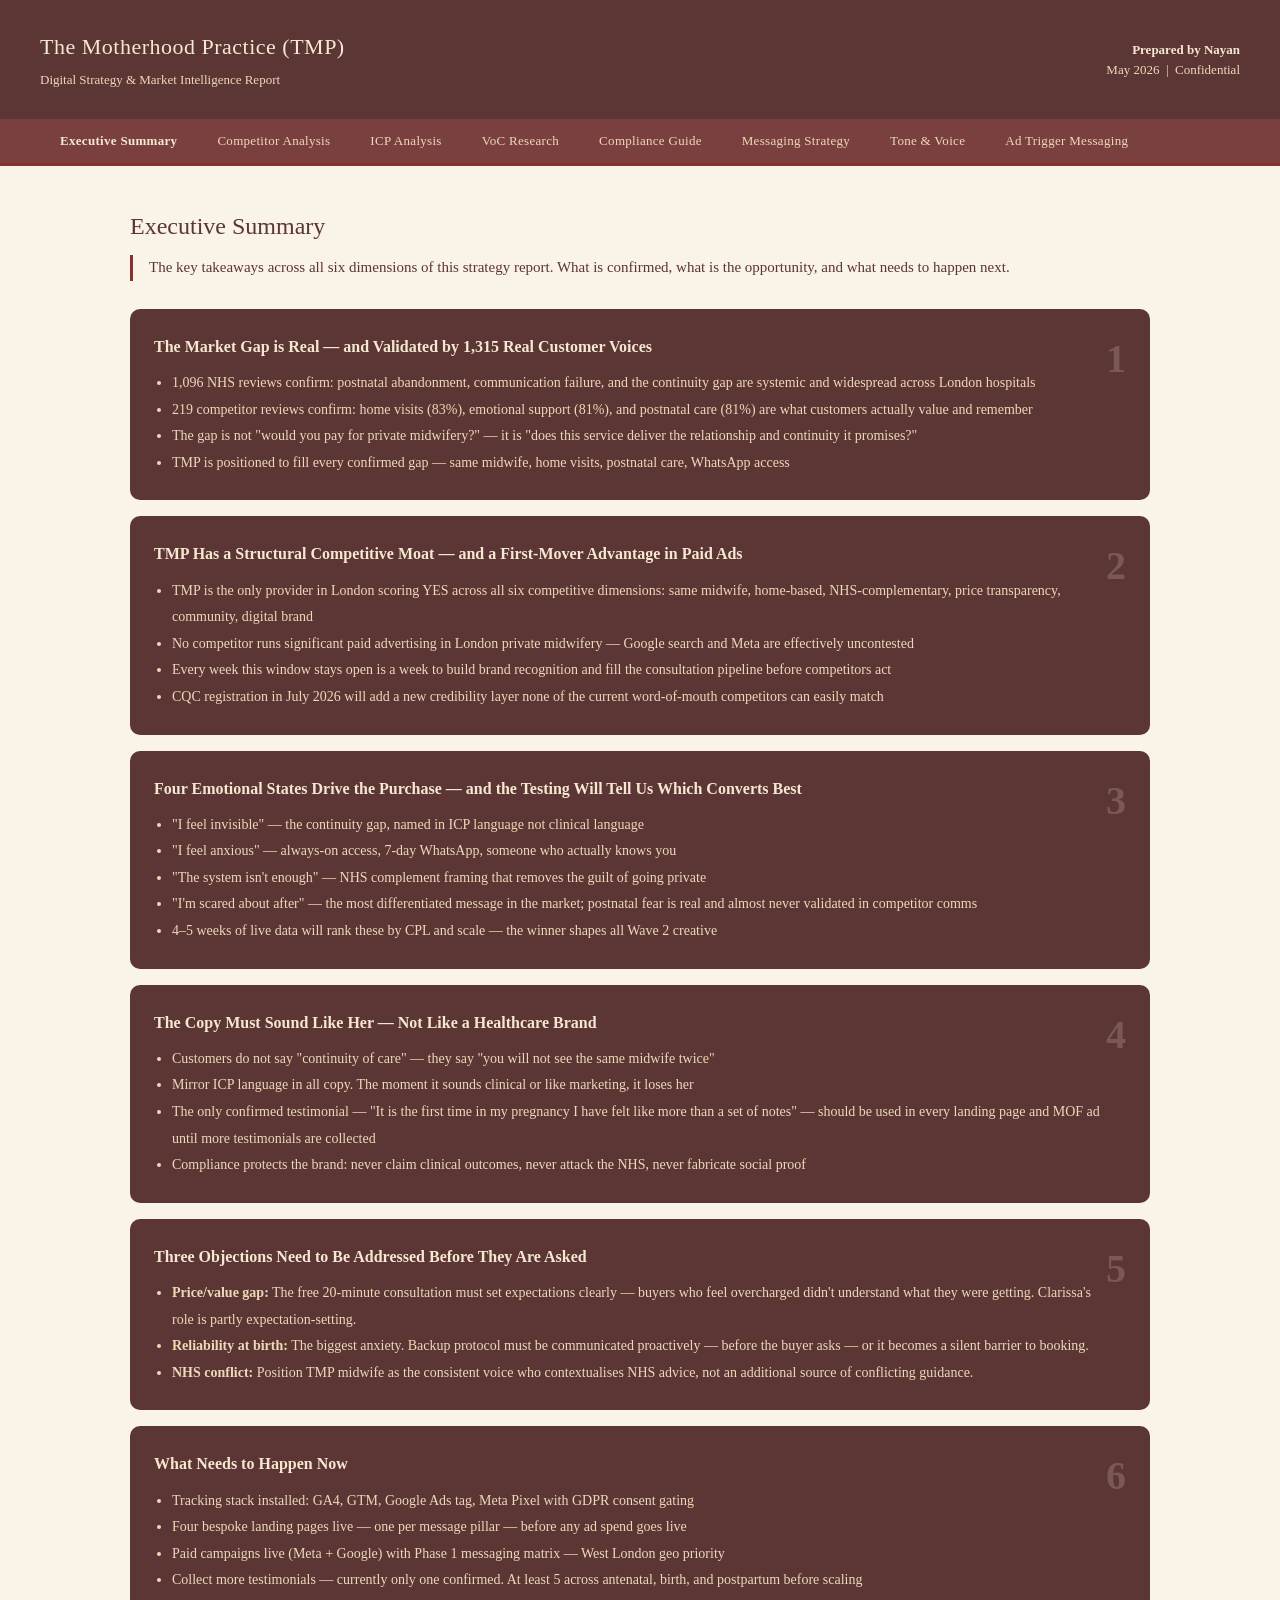
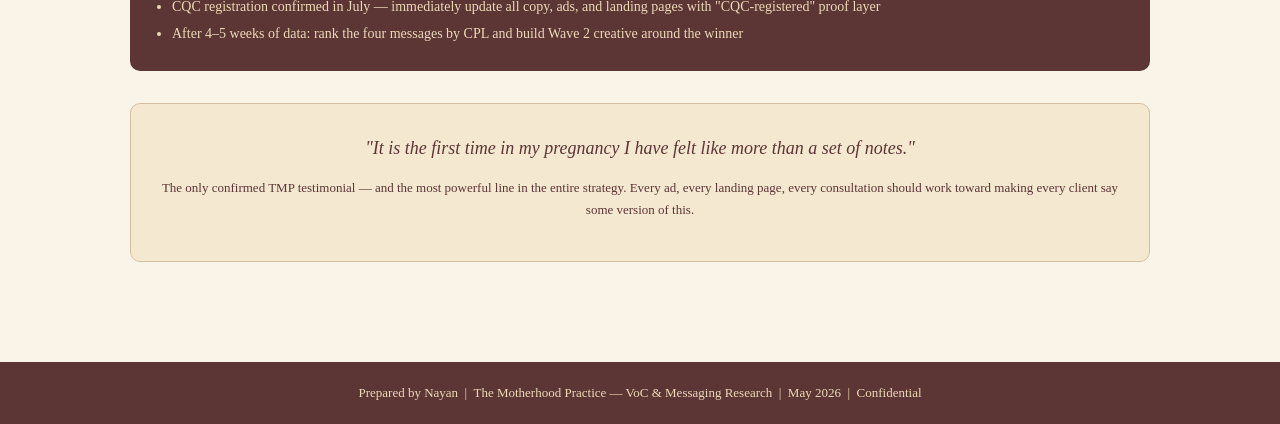
==== commit d4ff4b60: "Update tmp-strategy-report.html" ====
--- a/tmp-strategy-report.html
+++ b/tmp-strategy-report.html
@@ -671,6 +671,7 @@
     <button class="tab-btn" onclick="showTab('compliance')">Compliance Guide</button>
     <button class="tab-btn" onclick="showTab('messaging')">Messaging Strategy</button>
     <button class="tab-btn" onclick="showTab('voice')">Tone &amp; Voice</button>
+    <button class="tab-btn" onclick="showTab('triggers')">Ad Trigger Messaging</button>
   </nav>
 
   <!-- ========== COMPETITORS ========== -->
@@ -797,7 +798,7 @@
     <!-- MY PRIVATE MIDWIFE -->
     <div class="comp-header">
       <h3>My Private Midwife</h3>
-      <div class="tagline">myprivatemidwife.co.uk — Most reviewed competitor</div>
+      <div class="tagline"><a href="https://www.myprivatemidwife.co.uk" target="_blank" style="color:var(--card-alt);text-decoration:underline;">myprivatemidwife.co.uk</a> — Most reviewed competitor</div>
     </div>
     <div class="comp-body">
       <div class="swot-grid">
@@ -859,7 +860,7 @@
     <!-- SAGE FEMME -->
     <div class="comp-header">
       <h3>Sage Femme Midwifery</h3>
-      <div class="tagline">sagefemme.co.uk — Most established, founded 2006</div>
+      <div class="tagline"><a href="https://www.sagefemme.co.uk" target="_blank" style="color:var(--card-alt);text-decoration:underline;">sagefemme.co.uk</a> — Most established, founded 2006</div>
     </div>
     <div class="comp-body">
       <div class="swot-grid">
@@ -915,7 +916,7 @@
     <div class="card-grid">
       <div class="card">
         <h3>Neighbourhood Midwives</h3>
-        <p style="font-size:13px;color:var(--text-mid);">Established independent midwifery network</p>
+        <p style="font-size:13px;color:var(--text-mid);">Established independent midwifery network &nbsp;|&nbsp; <a href="https://www.neighbourhoodmidwives.org.uk" target="_blank" style="color:var(--accent);font-size:12px;">neighbourhoodmidwives.org.uk ↗</a></p>
         <h4>Their weakness</h4>
         <p style="font-size:13px;">Feels like a directory, not a brand. Individual midwife quality varies. Institutional
           register.</p>
@@ -925,7 +926,7 @@
       </div>
       <div class="card">
         <h3>Womb &amp; Bloom</h3>
-        <p style="font-size:13px;color:var(--text-mid);">Includes doulas alongside midwifery</p>
+        <p style="font-size:13px;color:var(--text-mid);">Includes doulas alongside midwifery &nbsp;|&nbsp; <a href="https://www.wombandbloom.co.uk" target="_blank" style="color:var(--accent);font-size:12px;">wombandbloom.co.uk ↗</a></p>
         <h4>Their weakness</h4>
         <p style="font-size:13px;">Blurred positioning between midwifery and doula care confuses buyers on clinical
           credibility.</p>
@@ -936,6 +937,13 @@
       <div class="card">
         <h3>Portland / HCA / Lindo Wing</h3>
         <p style="font-size:13px;color:var(--text-mid);">Full hospital private birth — £8,750–£12,085+</p>
+        <div style="display:flex;flex-wrap:wrap;gap:8px;margin:6px 0 10px;">
+          <a href="https://www.theportlandhospital.com/maternity" target="_blank" style="color:var(--accent);font-size:12px;">theportlandhospital.com ↗</a>
+          <span style="color:var(--border);font-size:12px;">|</span>
+          <a href="https://www.hcahealthcare.co.uk/facilities/the-portland-hospital" target="_blank" style="color:var(--accent);font-size:12px;">hcahealthcare.co.uk ↗</a>
+          <span style="color:var(--border);font-size:12px;">|</span>
+          <a href="https://www.imperial.nhs.uk/our-services/private-patients/the-lindo-wing" target="_blank" style="color:var(--accent);font-size:12px;">Lindo Wing ↗</a>
+        </div>
         <h4>Their weakness</h4>
         <p style="font-size:13px;">3–5x TMP's cost. No true continuity. Hospital environment. Replaces NHS rather than
           complementing it.</p>
@@ -2154,6 +2162,449 @@
     </div>
   </div>
 
+  <!-- ========== AD TRIGGER MESSAGING ========== -->
+  <div id="tab-triggers" class="tab-content">
+    <h2>Ad Trigger Messaging</h2>
+    <p class="section-intro">Per-segment messaging framework for paid ads. Every angle here is grounded in real language from 1,096 NHS reviews and 219 private midwife reviews — not invented hooks. The rule is simple: mirror what she already felt before TMP ever speaks to her.</p>
+
+    <div class="card-dark" style="margin-bottom:32px;">
+      <h3>The Core Principle</h3>
+      <p>She is not blank. By the time she sees a TMP ad, she has already lived the frustration. She has already had the appointment with the midwife she'd never met before. She has already waited on hold. She has already felt dismissed. The job of the ad is not to educate her about the problem. It is to name it in her exact language — so she stops scrolling and thinks: <em>someone gets this.</em></p>
+      <p style="margin-top:14px;font-size:14px;color:var(--card-alt);">Google: she is in intent mode. She knows what she wants. Match the search term, state the credential, give a reason to click.<br>Meta: she is not searching. She is scrolling. The hook must interrupt — not by being loud, but by naming something she has felt and not seen named anywhere else.</p>
+    </div>
+
+    <h3>Platform Approach at a Glance</h3>
+    <table>
+      <tr>
+        <th>Platform</th>
+        <th>Her State</th>
+        <th>Hook Job</th>
+        <th>CTA Energy</th>
+      </tr>
+      <tr>
+        <td><strong>Google Search</strong></td>
+        <td>Intent mode. Already searching "private midwife London"</td>
+        <td>Confirm you have what she searched for, state the key differentiator, add one proof signal</td>
+        <td>Direct. "Book a free 20-min call." No softening needed.</td>
+      </tr>
+      <tr>
+        <td><strong>Meta / Instagram (TOF)</strong></td>
+        <td>Cold scroll. Not looking for midwives right now.</td>
+        <td>Name the NHS experience she has already had — in her exact language. Make her feel seen before the pitch.</td>
+        <td>Soft. "See how it works." "Find out if we're right for you."</td>
+      </tr>
+      <tr>
+        <td><strong>Meta / Instagram (MOF retargeting)</strong></td>
+        <td>Warm. Has visited the site or engaged. Comparing options.</td>
+        <td>Differentiate. Address the hesitation. Reinforce the free consultation as low-risk.</td>
+        <td>Medium. "Book a free call — no commitment." Social proof.</td>
+      </tr>
+    </table>
+
+    <hr class="divider">
+
+    <!-- SEGMENT 1 TRIGGER -->
+    <div class="icp-header">
+      <h3>Segment 1: The Frustrated NHS Navigator</h3>
+      <div class="icp-badge">Primary — Highest Volume</div>
+    </div>
+    <div class="icp-body">
+
+      <h4>What She Felt (The Wound)</h4>
+      <p style="font-size:13px;color:var(--text-mid);">These are verbatim from NHS maternity reviews. This is the emotional wound TMP ads need to validate — not dramatise, not amplify. Just name it.</p>
+      <div class="quote-block">
+        <p>You will not see the same midwife twice and will have no idea who will attend to you in labour.</p>
+        <div class="quote-source">1★ — University College Hospital, Elizabeth Garrett Anderson Wing</div>
+      </div>
+      <div class="quote-block">
+        <p>Every appointment you meet with a different midwife, there is no personal touch.</p>
+        <div class="quote-source">1★ — University College Hospital</div>
+      </div>
+      <div class="quote-block">
+        <p>Haven't heard from my midwife in 2 months, currently chasing my mat b1 form at 31 weeks pregnant.</p>
+        <div class="quote-source">1★ — Homerton Hospital Community Maternity</div>
+      </div>
+      <div class="quote-block">
+        <p>I am on my 4th day post C-section. I am really struggling.</p>
+        <div class="quote-source">1★ — Guy's and St Thomas'</div>
+      </div>
+
+      <h4>The Trigger Moment (What Makes Her Search)</h4>
+      <div class="pill-row">
+        <span class="pill-outline">She arrives at an NHS appointment and meets a midwife she's never seen</span>
+        <span class="pill-outline">She waits 45 minutes for a 10-minute slot</span>
+        <span class="pill-outline">A friend who had a private midwife describes what it was actually like</span>
+        <span class="pill-outline">Day 4 after birth — no midwife check-in, she's struggling alone</span>
+      </div>
+
+      <div class="icp-grid" style="margin-top:20px;">
+        <div class="icp-section">
+          <h4>Google — Intent Mode</h4>
+          <p style="font-size:12px;color:var(--text-mid);margin-bottom:8px;">She is searching. Match her term. State the differentiator. Close with proof.</p>
+          <div class="copy-ex">
+            <div class="label">Headline 1</div>
+            <div class="copy-text">Private Midwife London | Same Midwife Throughout</div>
+          </div>
+          <div class="copy-ex">
+            <div class="label">Headline 2</div>
+            <div class="copy-text">Home Visits | All 33 London Boroughs</div>
+          </div>
+          <div class="copy-ex">
+            <div class="label">Headline 3</div>
+            <div class="copy-text">RCM-Registered | Free 20-Min Consultation</div>
+          </div>
+          <div class="copy-ex">
+            <div class="label">Description</div>
+            <div class="copy-text">One midwife, from your first appointment to six weeks after birth. Unhurried home visits. 7-day WhatsApp access. Complements your NHS care. Book a free call with Clarissa.</div>
+          </div>
+        </div>
+        <div class="icp-section">
+          <h4>Meta — Interruption Mode (TOF)</h4>
+          <p style="font-size:12px;color:var(--text-mid);margin-bottom:8px;">She is not searching. The opening line must name her experience before anything else.</p>
+          <div class="copy-ex">
+            <div class="label">Hook (pattern interrupt)</div>
+            <div class="copy-text">Every NHS appointment, a different midwife. Every time, starting from scratch.</div>
+          </div>
+          <div class="copy-ex">
+            <div class="label">Body</div>
+            <div class="copy-text">With TMP, you have one midwife. She comes to your home. She knows your name, your history, your birth preferences — before you're in labour. The NHS keeps you safe. We make sure you feel cared for.</div>
+          </div>
+          <div class="copy-ex">
+            <div class="label">CTA</div>
+            <div class="copy-text">Book a free 20-minute call to see if we're the right fit.</div>
+          </div>
+          <div class="copy-ex">
+            <div class="label">Social proof hook (MOF retargeting)</div>
+            <div class="copy-text">"It is the first time in my pregnancy I have felt like more than a set of notes." Book a free call with Clarissa — no commitment.</div>
+          </div>
+        </div>
+      </div>
+
+      <h4 style="color:var(--red);margin-top:20px;">What NOT to Say to This Segment</h4>
+      <div class="pill-row">
+        <span class="tag tag-red">The NHS isn't enough</span>
+        <span class="tag tag-red">Don't rely on NHS alone</span>
+        <span class="tag tag-red">NHS midwives are too stretched</span>
+        <span class="tag tag-red">Limited availability — book now</span>
+        <span class="tag tag-red">Transform your birth experience</span>
+      </div>
+      <p style="font-size:13px;color:var(--text-mid);margin-top:8px;">She is loyal to the NHS. Any attack on it breaks trust immediately. Name the gap she already lives with — do not assign blame to the system she still values.</p>
+    </div>
+
+    <hr class="divider">
+
+    <!-- SEGMENT 2 TRIGGER -->
+    <div class="icp-header">
+      <h3>Segment 2: The Expat or International Family</h3>
+      <div class="icp-badge">Confirmed — 14 Reviews</div>
+    </div>
+    <div class="icp-body">
+
+      <h4>What She Felt (The Wound)</h4>
+      <div class="quote-block">
+        <p>We both grew up abroad with different healthcare systems, hence we had some anxiety about childbirth. We had a difficult start, were let down by the NHS.</p>
+        <div class="quote-source">5★ review — Sage Femme Midwifery (expat client)</div>
+      </div>
+      <div class="quote-block">
+        <p>As we were new to the UK, and it was our first baby, she explained everything very well and helped us with so many things beyond just appointments.</p>
+        <div class="quote-source">5★ review — My Private Midwife</div>
+      </div>
+      <div class="quote-block">
+        <p>I also found the 24/7 WhatsApp support an amazing resource to have, as NHS support services are very limited in the evenings and nights.</p>
+        <div class="quote-source">5★ review — My Private Midwife (expat client)</div>
+      </div>
+
+      <h4>The Trigger Moment (What Makes Her Search)</h4>
+      <div class="pill-row">
+        <span class="pill-outline">She confirms April International or Cigna covers private maternity</span>
+        <span class="pill-outline">First NHS registration feels confusing and impersonal</span>
+        <span class="pill-outline">Expat parent group recommends private midwifery</span>
+        <span class="pill-outline">NHS system processes feel alien vs. healthcare at home</span>
+      </div>
+
+      <div class="icp-grid" style="margin-top:20px;">
+        <div class="icp-section">
+          <h4>Google — Intent Mode</h4>
+          <div class="copy-ex">
+            <div class="label">Headline 1</div>
+            <div class="copy-text">Private Midwife London | April International</div>
+          </div>
+          <div class="copy-ex">
+            <div class="label">Headline 2</div>
+            <div class="copy-text">Navigate the NHS | Home Visits | All Boroughs</div>
+          </div>
+          <div class="copy-ex">
+            <div class="label">Headline 3</div>
+            <div class="copy-text">Cigna Compatible | Free 20-Min Call</div>
+          </div>
+          <div class="copy-ex">
+            <div class="label">Description</div>
+            <div class="copy-text">New to London? One RCM-registered midwife guides you through the NHS system and provides antenatal, birth, and postpartum care at home. April International and Cigna compatible. Book a free call.</div>
+          </div>
+        </div>
+        <div class="icp-section">
+          <h4>Meta — Interruption Mode (TOF)</h4>
+          <div class="copy-ex">
+            <div class="label">Hook</div>
+            <div class="copy-text">Pregnant in London and still figuring out how the NHS works?</div>
+          </div>
+          <div class="copy-ex">
+            <div class="label">Body</div>
+            <div class="copy-text">TMP gives you one dedicated midwife who knows the NHS system inside out — and comes to your home from first appointment through six weeks after birth. She navigates it with you. We're compatible with April International and Cigna.</div>
+          </div>
+          <div class="copy-ex">
+            <div class="label">CTA</div>
+            <div class="copy-text">Book a free 20-minute call to see if we're the right fit.</div>
+          </div>
+        </div>
+      </div>
+
+      <h4>Key Angle Difference vs. Segment 1</h4>
+      <p style="font-size:13px;">This segment does not lead with NHS frustration. She leads with <strong>disorientation</strong> — the system is foreign to her, not just impersonal. The primary hook is "navigate the NHS with someone who knows it" rather than "stop explaining yourself at every appointment." Insurance compatibility must appear early — for this segment, it is a decision unlock, not a detail.</p>
+
+      <h4 style="color:var(--red);">What NOT to Say to This Segment</h4>
+      <div class="pill-row">
+        <span class="tag tag-red">Don't rely on the NHS</span>
+        <span class="tag tag-red">Private birth experience</span>
+        <span class="tag tag-red">Luxury maternity care</span>
+      </div>
+      <p style="font-size:13px;color:var(--text-mid);margin-top:8px;">She is not trying to opt out of the NHS — she is trying to understand it. Position TMP as the guide, not the replacement.</p>
+    </div>
+
+    <hr class="divider">
+
+    <!-- SEGMENT 3 TRIGGER -->
+    <div class="icp-header">
+      <h3>Segment 3: The Previous Trauma Survivor</h3>
+      <div class="icp-badge">High Intent — Lowest Barrier to Buy</div>
+    </div>
+    <div class="icp-body">
+
+      <h4>What She Felt (The Wound)</h4>
+      <div class="quote-block">
+        <p>After a very difficult first birth experience and post-partum, I was approaching my second delivery feeling very fearful and anxious.</p>
+        <div class="quote-source">5★ review — My Private Midwife</div>
+      </div>
+      <div class="quote-block">
+        <p>My first birth at the NHS hospital was traumatic for me and for my baby, and I wished a different experience with my second one.</p>
+        <div class="quote-source">5★ review — My Private Midwife</div>
+      </div>
+      <div class="quote-block">
+        <p>I had to FIGHT hard for what I wanted and I just didn't have the energy for this baby. So I decided to just choose a team that would understand my choices.</p>
+        <div class="quote-source">5★ review — Sage Femme Midwifery</div>
+      </div>
+
+      <h4>The Trigger Moment (What Makes Her Search)</h4>
+      <div class="pill-row">
+        <span class="pill-outline">Positive pregnancy test — she starts researching on day one</span>
+        <span class="pill-outline">Remembers the specific moment she felt ignored during first labour</span>
+        <span class="pill-outline">"I didn't have the energy to fight again"</span>
+        <span class="pill-outline">Partner suggests going private this time</span>
+      </div>
+
+      <div class="icp-grid" style="margin-top:20px;">
+        <div class="icp-section">
+          <h4>Google — Intent Mode</h4>
+          <div class="copy-ex">
+            <div class="label">Headline 1</div>
+            <div class="copy-text">Private Midwife Birth Support London</div>
+          </div>
+          <div class="copy-ex">
+            <div class="label">Headline 2</div>
+            <div class="copy-text">Hospital Advocacy | Second Baby | RCM-Reg</div>
+          </div>
+          <div class="copy-ex">
+            <div class="label">Headline 3</div>
+            <div class="copy-text">Same Midwife From Pregnancy to 6 Weeks After</div>
+          </div>
+          <div class="copy-ex">
+            <div class="label">Description</div>
+            <div class="copy-text">One midwife who knows you before you go into labour. She advocates for you in the room, attends hospital births, and stays with you for six weeks after. Book a free call with Clarissa.</div>
+          </div>
+        </div>
+        <div class="icp-section">
+          <h4>Meta — Interruption Mode (TOF)</h4>
+          <div class="copy-ex">
+            <div class="label">Hook (exhaustion entry)</div>
+            <div class="copy-text">First birth, you fought for everything. This time, you shouldn't have to.</div>
+          </div>
+          <div class="copy-ex">
+            <div class="label">Body</div>
+            <div class="copy-text">TMP gives you one midwife who knows your history, your birth preferences, and your fears — before you're in labour. She goes into the hospital with you. She speaks up when you can't. That is what birth support actually means.</div>
+          </div>
+          <div class="copy-ex">
+            <div class="label">CTA</div>
+            <div class="copy-text">Book a free 20-minute call to see if we're the right fit.</div>
+          </div>
+          <div class="copy-ex">
+            <div class="label">Reliability reassurance (MOF)</div>
+            <div class="copy-text">We know reliability is everything for a second birth. Every TMP client has a named backup midwife — you meet her before your due date. Book a free 20-minute call.</div>
+          </div>
+        </div>
+      </div>
+
+      <h4>Critical Detail: Address the Reliability Objection Proactively</h4>
+      <p style="font-size:13px;">This segment's top hidden barrier is not price — it is reliability. "What if my midwife can't make it?" Her first birth may have involved last-minute failures. The 1★ competitor review: "After accepting to help my wife with her home birth, she then said she could not help." That is her fear, stated plainly. TMP must name the backup protocol in MOF copy — she will not ask, but she will not book until it is answered.</p>
+
+      <h4 style="color:var(--red);">What NOT to Say to This Segment</h4>
+      <div class="pill-row">
+        <span class="tag tag-red">Beautiful birth experience</span>
+        <span class="tag tag-red">Calm and peaceful labour</span>
+        <span class="tag tag-red">Guaranteed support</span>
+        <span class="tag tag-red">Your birth your way</span>
+      </div>
+      <p style="font-size:13px;color:var(--text-mid);margin-top:8px;">She has heard soft birth language before. It means nothing to her. She wants specifics: who will be there, what they will do, and what happens if something changes. Address the concrete, not the aspirational.</p>
+    </div>
+
+    <hr class="divider">
+
+    <!-- SEGMENT 4 TRIGGER -->
+    <div class="icp-header">
+      <h3>Segment 4: The Research-Led Professional</h3>
+      <div class="icp-badge">Decision Style — Not a Standalone Segment</div>
+    </div>
+    <div class="icp-body">
+      <p style="font-size:14px;color:var(--text-mid);">This is not a separate audience to target. It describes how a subset of Segments 1-3 makes the final decision. She has already read WHO and Cochrane research. She is comparing TMP against My Private Midwife and Sage Femme side by side. Ads do not convert her — the landing page and the consultation with Clarissa do. What ads do is earn her click.</p>
+
+      <div class="icp-grid" style="margin-top:16px;">
+        <div class="icp-section">
+          <h4>Google — What Earns Her Click</h4>
+          <div class="copy-ex">
+            <div class="label">Headline 1</div>
+            <div class="copy-text">Best Private Midwife London | RCM Registered</div>
+          </div>
+          <div class="copy-ex">
+            <div class="label">Headline 2</div>
+            <div class="copy-text">Same Midwife | WHO-Supported Continuity Model</div>
+          </div>
+          <div class="copy-ex">
+            <div class="label">Headline 3</div>
+            <div class="copy-text">Pricing Published | Free 20-Min Call</div>
+          </div>
+          <div class="copy-ex">
+            <div class="label">Description</div>
+            <div class="copy-text">RCM-registered midwives. Continuity of care model supported by WHO and Cochrane Collaboration. Pricing on site. Free 20-minute call with Clarissa — no obligation.</div>
+          </div>
+        </div>
+        <div class="icp-section">
+          <h4>What Makes Her Feel Confident at MOF</h4>
+          <div class="copy-ex">
+            <div class="label">Credential signal</div>
+            <div class="copy-text">All TMP midwives are RCM-registered with 5+ years of experience. NMC registrations are public record.</div>
+          </div>
+          <div class="copy-ex">
+            <div class="label">Pricing transparency</div>
+            <div class="copy-text">Pregnancy care from £1,500. Birth support from £3,500. Postpartum care £1,700. Pricing on site — no form to fill in to get a quote.</div>
+          </div>
+          <div class="copy-ex">
+            <div class="label">Low-risk entry</div>
+            <div class="copy-text">Book a free 20-minute call. Ask Clarissa exactly what you need to know. No commitment required.</div>
+          </div>
+        </div>
+      </div>
+    </div>
+
+    <hr class="divider">
+
+    <!-- POSTNATAL-SPECIFIC TRIGGER -->
+    <div class="card" style="border-left:4px solid var(--green);">
+      <h3 style="margin-top:0;">Standalone Postnatal Entry Point <span class="badge badge-green">Underused Angle</span></h3>
+      <p style="font-size:13px;color:var(--text-mid);">81 of 198 five-star private midwife reviews mentioned postnatal support specifically — equal weight to emotional support and home visits. A subset of buyers come to private midwifery after birth, not before. The Postpartum package (£1,700) is a lower-ticket entry point that can drive its own TOF campaign.</p>
+
+      <h4>What She Felt</h4>
+      <div class="quote-block">
+        <p>I am on my 4th day post C-section. I am really struggling.</p>
+        <div class="quote-source">1★ — Guy's and St Thomas' NHS (postnatal abandonment)</div>
+      </div>
+      <div class="quote-block">
+        <p>She helped me regain my confidence as a new mum. I cannot recommend her enough.</p>
+        <div class="quote-source">5★ review — UK private midwife (what good postnatal care feels like)</div>
+      </div>
+
+      <div class="icp-grid" style="margin-top:16px;">
+        <div class="icp-section">
+          <h4>Google Trigger</h4>
+          <div class="copy-ex">
+            <div class="label">Headline 1</div>
+            <div class="copy-text">Private Postnatal Support London</div>
+          </div>
+          <div class="copy-ex">
+            <div class="label">Headline 2</div>
+            <div class="copy-text">6-Week Home Visits After Birth | RCM-Reg</div>
+          </div>
+          <div class="copy-ex">
+            <div class="label">Description</div>
+            <div class="copy-text">Left on your own after birth? TMP midwives come to your home for 6 weeks — breastfeeding, recovery, and newborn support. From £1,700. Book a free call with Clarissa.</div>
+          </div>
+        </div>
+        <div class="icp-section">
+          <h4>Meta Hook</h4>
+          <div class="copy-ex">
+            <div class="label">Hook</div>
+            <div class="copy-text">Day 4 after birth. No midwife check-in. No one to call. That's the gap we fill.</div>
+          </div>
+          <div class="copy-ex">
+            <div class="label">Body</div>
+            <div class="copy-text">TMP's postnatal care means weekly home visits for six weeks after birth. The same midwife who knows you. Breastfeeding, recovery, newborn questions answered in your own home. Not a hotline. Your midwife.</div>
+          </div>
+          <div class="copy-ex">
+            <div class="label">CTA</div>
+            <div class="copy-text">Book a free 20-minute call. Postnatal care from £1,700.</div>
+          </div>
+        </div>
+      </div>
+    </div>
+
+    <hr class="divider">
+
+    <!-- MASTER DECISION TABLE -->
+    <h3>Trigger-to-Message Decision Table</h3>
+    <p style="font-size:13px;color:var(--text-mid);">Use this to decide which angle to run before writing copy. Identify which segment is being targeted, find her trigger moment, and pick the message that meets her there.</p>
+    <table>
+      <tr>
+        <th>Segment</th>
+        <th>Her Trigger Moment</th>
+        <th>What She Needs to Hear</th>
+        <th>What Makes Her Book a Call</th>
+      </tr>
+      <tr>
+        <td><strong>Seg 1 — Frustrated NHS Navigator</strong></td>
+        <td>Different midwife, again. Or 4 days post-birth with no follow-up.</td>
+        <td>"You deserve a midwife who knows you — not just your notes."</td>
+        <td>Same midwife confirmed. Home visits. The NHS complement framing removes the guilt.</td>
+      </tr>
+      <tr>
+        <td><strong>Seg 2 — Expat / International</strong></td>
+        <td>NHS registration process feels alien. Insurance covers private maternity.</td>
+        <td>"Navigate the NHS with someone who knows it."</td>
+        <td>Insurance compatibility named explicitly. WhatsApp access. The guide positioning.</td>
+      </tr>
+      <tr>
+        <td><strong>Seg 3 — Previous Trauma Survivor</strong></td>
+        <td>Positive pregnancy test. Immediately researches to avoid repeating first birth.</td>
+        <td>"First birth, you fought for everything. This time, you shouldn't have to."</td>
+        <td>Hospital advocacy. Same midwife before labour starts. Backup midwife protocol named.</td>
+      </tr>
+      <tr>
+        <td><strong>Postnatal entry point</strong></td>
+        <td>Days post-birth. On her own. Struggling.</td>
+        <td>"Day 4 after birth. No midwife check-in. That's the gap we fill."</td>
+        <td>6 weeks of home visits. Named midwife. From £1,700. Low-ticket entry.</td>
+      </tr>
+      <tr>
+        <td><strong>Seg 4 — Research-Led</strong></td>
+        <td>Comparing providers. Already read WHO/Cochrane.</td>
+        <td>Credentials stated plainly. Pricing on site. No form to fill in.</td>
+        <td>The free consultation with Clarissa. She interrogates before she commits.</td>
+      </tr>
+    </table>
+
+    <div class="card-dark" style="margin-top:28px;">
+      <h3>The One Copy Rule That Overrides Everything</h3>
+      <p>Customers do not say "continuity of care." They say "you will not see the same midwife twice." Customers do not say "postnatal abandonment." They say "I am on my 4th day post C-section and I am really struggling." Every ad that uses ICP language over marketing language will outperform one that doesn't. Before writing any hook, find the verbatim from the VoC tab that matches her emotional state — and use that as the starting point. Not a paraphrase. The actual words.</p>
+    </div>
+  </div>
+
   <footer class="site-footer">
     Prepared by Nayan &nbsp;|&nbsp; The Motherhood Practice — VoC &amp; Messaging Research &nbsp;|&nbsp; May 2026
     &nbsp;|&nbsp; Confidential
@@ -2170,4 +2621,4 @@
   </script>
 </body>
 
-</html>+</html>
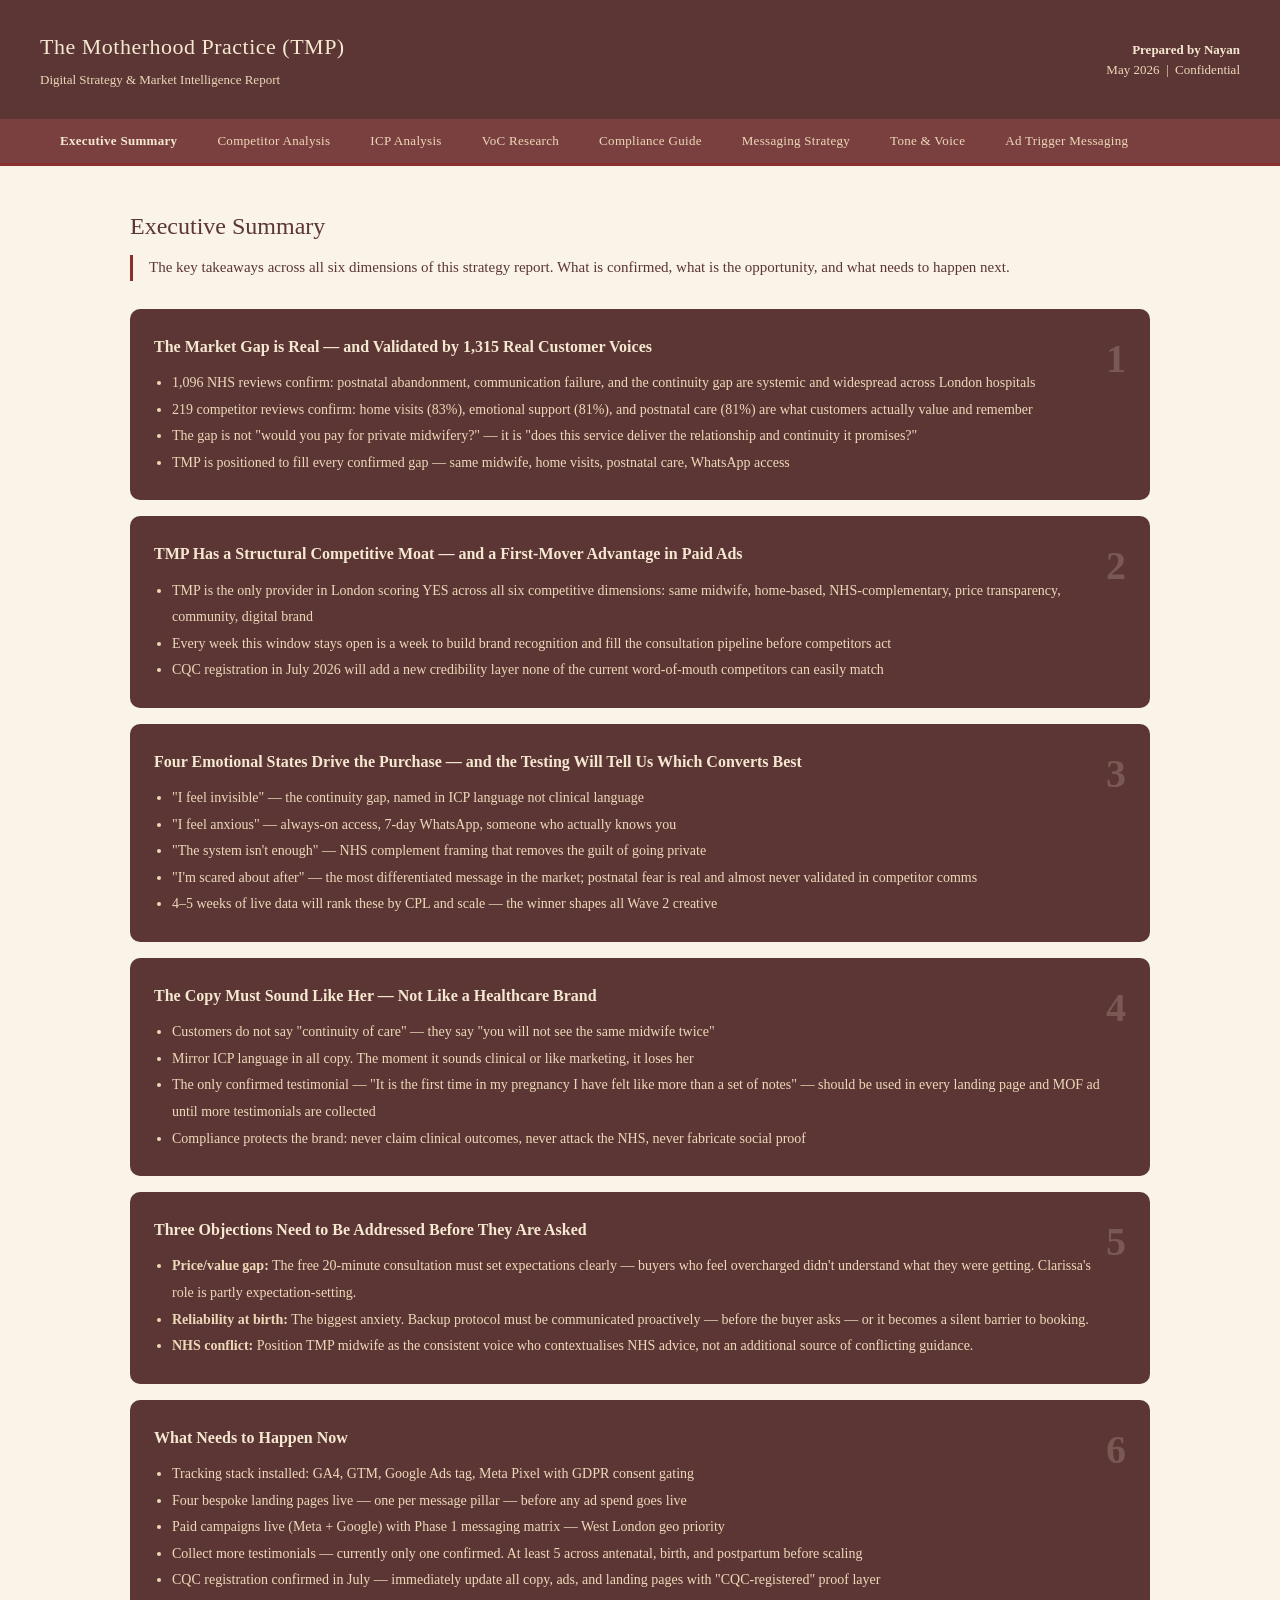
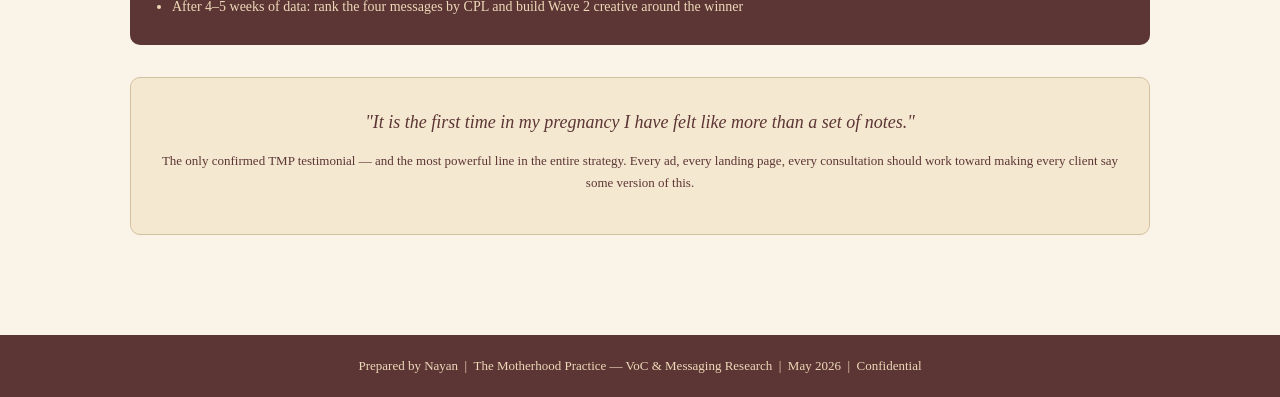
==== commit 8c502049: "Update tmp-strategy-report.html" ====
--- a/tmp-strategy-report.html
+++ b/tmp-strategy-report.html
@@ -955,11 +955,6 @@
 
     <hr class="divider">
     <div class="card-dark">
-      <h3>Key Strategic Takeaway</h3>
-      <p>No competitor runs significant paid advertising in the London private midwifery market. Google search is
-        largely uncontested. Meta is completely uncontested. TMP has a genuine first-mover advantage in paid digital —
-        every week this window stays open is a week to build brand recognition and consultation pipeline before
-        competitors notice and act.</p>
     </div>
   </div>
 
@@ -2089,8 +2084,6 @@
       <ul>
         <li>TMP is the only provider in London scoring YES across all six competitive dimensions: same midwife,
           home-based, NHS-complementary, price transparency, community, digital brand</li>
-        <li>No competitor runs significant paid advertising in London private midwifery — Google search and Meta are
-          effectively uncontested</li>
         <li>Every week this window stays open is a week to build brand recognition and fill the consultation pipeline
           before competitors act</li>
         <li>CQC registration in July 2026 will add a new credibility layer none of the current word-of-mouth competitors
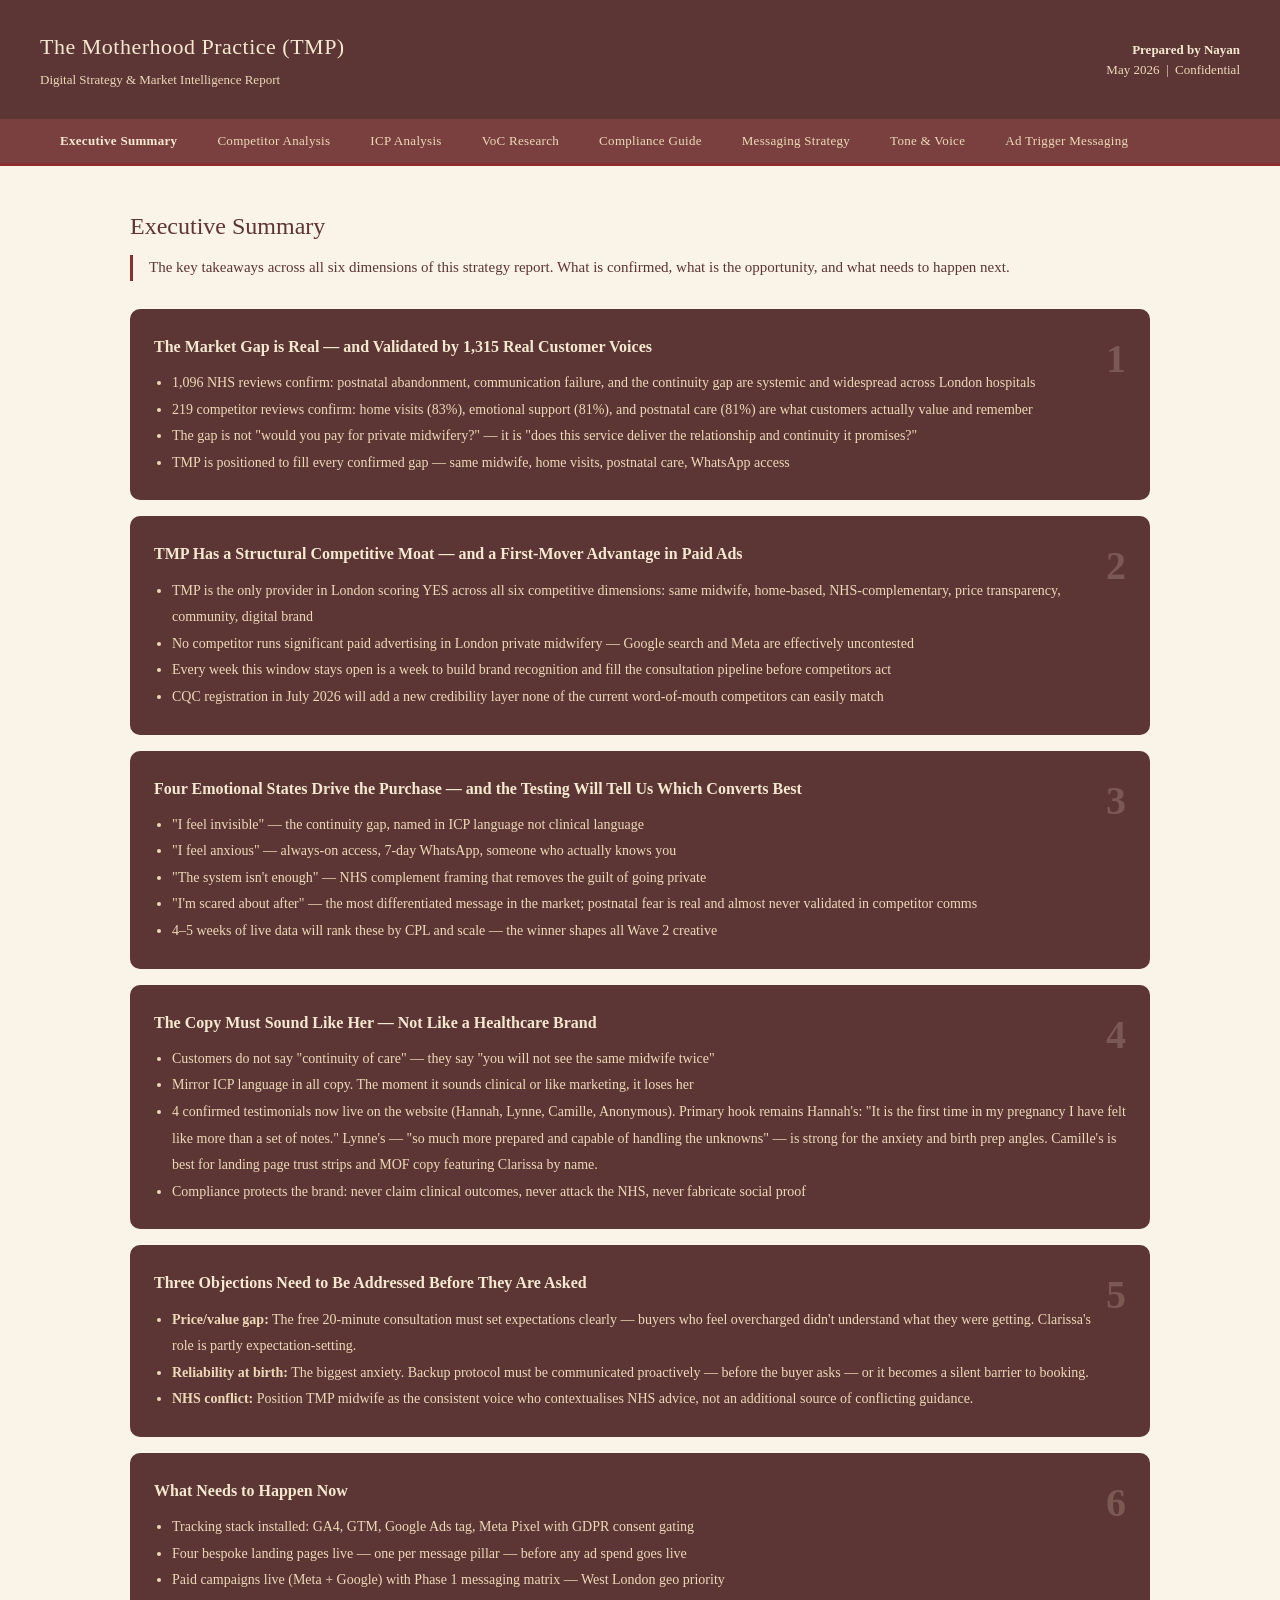
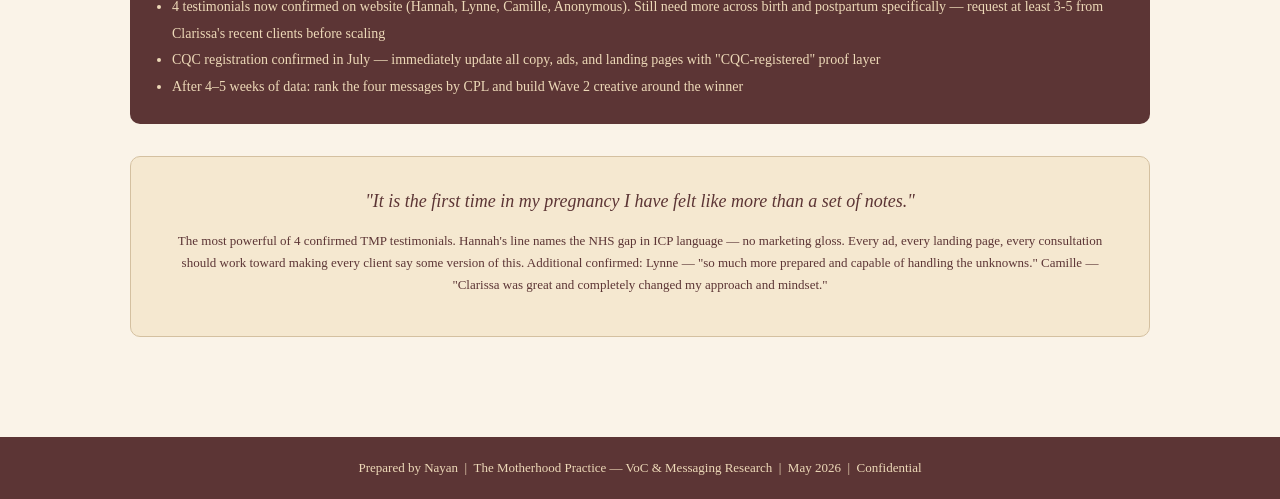
==== commit e52263c6: "Add files via upload" ====
--- a/tmp-strategy-report.html
+++ b/tmp-strategy-report.html
@@ -955,6 +955,11 @@
 
     <hr class="divider">
     <div class="card-dark">
+      <h3>Key Strategic Takeaway</h3>
+      <p>No competitor runs significant paid advertising in the London private midwifery market. Google search is
+        largely uncontested. Meta is completely uncontested. TMP has a genuine first-mover advantage in paid digital —
+        every week this window stays open is a week to build brand recognition and consultation pipeline before
+        competitors notice and act.</p>
     </div>
   </div>
 
@@ -1530,9 +1535,7 @@
     </div>
     <div class="compliance-row">
       <div class="compliance-icon icon-no">✗</div>
-      <div class="compliance-text"><strong>Unverified testimonials</strong> — <span>Never write a testimonial not
-          verified by the client as real and consented to in writing. Currently only ONE testimonial is confirmed: "It
-          is the first time in my pregnancy I have felt like more than a set of notes."</span></div>
+      <div class="compliance-text"><strong>Unverified testimonials</strong> — <span>Never write a testimonial not verified by the client as real and consented to in writing. 4 testimonials are now confirmed on the TMP website (Hannah, Lynne, Camille, Anonymous). Use freely in landing pages and organic content. Confirm written consent with client before using any in paid ads. The 4th testimonial (Anonymous, "abortion advice") must not appear in ads until the service scope is confirmed with Sarah/Clarissa.</span></div>
     </div>
     <div class="compliance-row">
       <div class="compliance-icon icon-no">✗</div>
@@ -1607,8 +1610,7 @@
       </div>
       <div class="compliance-row">
         <div class="compliance-icon icon-no">?</div>
-        <div class="compliance-text"><strong>Is any testimonial backed by written consent?</strong> Only one testimonial
-          confirmed so far.</div>
+        <div class="compliance-text"><strong>Is any testimonial backed by written consent?</strong> 4 testimonials confirmed on website (Hannah, Lynne, Camille, Anonymous). Consent is implied by public display — confirm written consent with client before using in paid ads. Note: the 4th testimonial references "abortion advice" — do not use in ads until service scope is confirmed with client.</div>
       </div>
       <div class="compliance-row">
         <div class="compliance-icon icon-no">?</div>
@@ -2084,6 +2086,8 @@
       <ul>
         <li>TMP is the only provider in London scoring YES across all six competitive dimensions: same midwife,
           home-based, NHS-complementary, price transparency, community, digital brand</li>
+        <li>No competitor runs significant paid advertising in London private midwifery — Google search and Meta are
+          effectively uncontested</li>
         <li>Every week this window stays open is a week to build brand recognition and fill the consultation pipeline
           before competitors act</li>
         <li>CQC registration in July 2026 will add a new credibility layer none of the current word-of-mouth competitors
@@ -2110,8 +2114,7 @@
       <ul>
         <li>Customers do not say "continuity of care" — they say "you will not see the same midwife twice"</li>
         <li>Mirror ICP language in all copy. The moment it sounds clinical or like marketing, it loses her</li>
-        <li>The only confirmed testimonial — "It is the first time in my pregnancy I have felt like more than a set of
-          notes" — should be used in every landing page and MOF ad until more testimonials are collected</li>
+        <li>4 confirmed testimonials now live on the website (Hannah, Lynne, Camille, Anonymous). Primary hook remains Hannah's: "It is the first time in my pregnancy I have felt like more than a set of notes." Lynne's — "so much more prepared and capable of handling the unknowns" — is strong for the anxiety and birth prep angles. Camille's is best for landing page trust strips and MOF copy featuring Clarissa by name.</li>
         <li>Compliance protects the brand: never claim clinical outcomes, never attack the NHS, never fabricate social
           proof</li>
       </ul>
@@ -2137,8 +2140,7 @@
         <li>Tracking stack installed: GA4, GTM, Google Ads tag, Meta Pixel with GDPR consent gating</li>
         <li>Four bespoke landing pages live — one per message pillar — before any ad spend goes live</li>
         <li>Paid campaigns live (Meta + Google) with Phase 1 messaging matrix — West London geo priority</li>
-        <li>Collect more testimonials — currently only one confirmed. At least 5 across antenatal, birth, and postpartum
-          before scaling</li>
+        <li>4 testimonials now confirmed on website (Hannah, Lynne, Camille, Anonymous). Still need more across birth and postpartum specifically — request at least 3-5 from Clarissa's recent clients before scaling</li>
         <li>CQC registration confirmed in July — immediately update all copy, ads, and landing pages with
           "CQC-registered" proof layer</li>
         <li>After 4–5 weeks of data: rank the four messages by CPL and build Wave 2 creative around the winner</li>
@@ -2149,9 +2151,7 @@
       style="background:var(--card);border-radius:10px;padding:28px;text-align:center;margin-top:32px;border:1px solid var(--border);">
       <p style="font-size:18px;color:var(--primary);font-style:italic;line-height:1.8;">"It is the first time in my
         pregnancy I have felt like more than a set of notes."</p>
-      <p style="font-size:13px;color:var(--text-mid);margin-top:8px;">The only confirmed TMP testimonial — and the most
-        powerful line in the entire strategy. Every ad, every landing page, every consultation should work toward making
-        every client say some version of this.</p>
+      <p style="font-size:13px;color:var(--text-mid);margin-top:8px;">The most powerful of 4 confirmed TMP testimonials. Hannah's line names the NHS gap in ICP language — no marketing gloss. Every ad, every landing page, every consultation should work toward making every client say some version of this. Additional confirmed: Lynne — "so much more prepared and capable of handling the unknowns." Camille — "Clarissa was great and completely changed my approach and mindset."</p>
     </div>
   </div>
 
@@ -2614,4 +2614,4 @@
   </script>
 </body>
 
-</html>
+</html>
